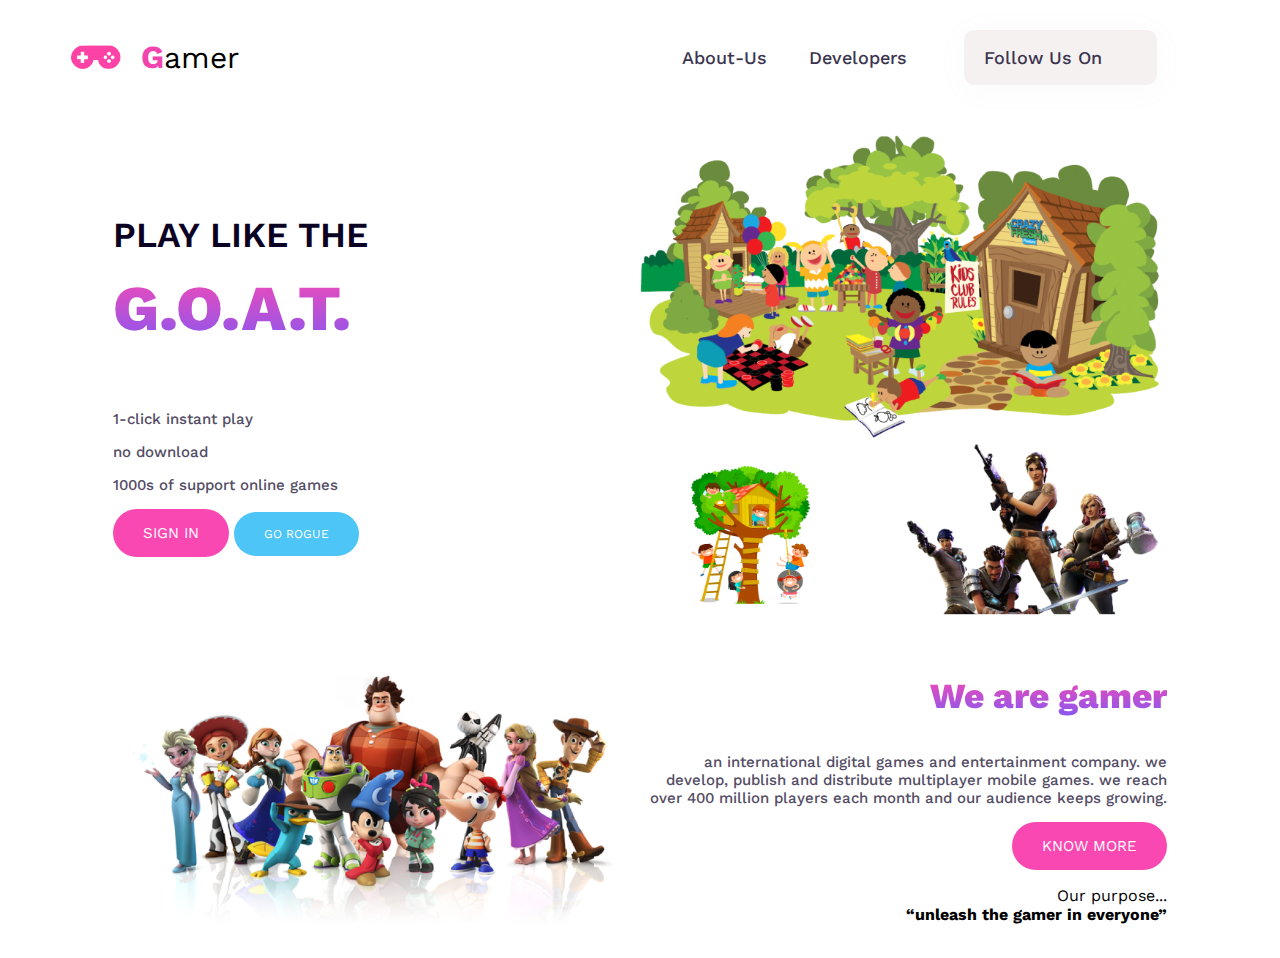
==== index.html @ d577f8a8 "added nav and bannere section with reponsive" ====
<!DOCTYPE html>
<html lang="en">
<head>
    <meta charset="UTF-8">
    <meta name="viewport" content="width=device-width, initial-scale=1.0">
    <title>Gamer Zone</title>
    <link rel="stylesheet" href="./styles/style.css">
    <link rel="stylesheet" href="https://cdnjs.cloudflare.com/ajax/libs/font-awesome/6.4.0/css/all.min.css" integrity="sha512-iecdLmaskl7CVkqkXNQ/ZH/XLlvWZOJyj7Yy7tcenmpD1ypASozpmT/E0iPtmFIB46ZmdtAc9eNBvH0H/ZpiBw==" crossorigin="anonymous" referrerpolicy="no-referrer" />
</head>
<body>
    <!-- starts header section -->
    <header>
        <!-- nav section starts here -->
        <nav>
            <nav class="nav-container">
                <div class="logo-container">
                    <img src="./images/Frame.png" alt="">
                    <p><span class="word-style">G</span>amer</p>
                </div>
                <div class="nav-items-container">
                    <a href="">About-Us</a>
                    <a href="">Developers</a>
                    <a class="nav-icon" href="">Follow Us On <i class="fa-brands fa-youtube"></i> <i class="fa-brands fa-tiktok"></i></a>
                </div>
            </nav>
           
        </nav>
         <!-- nav section ends here -->

         <!-- Banner section starts here -->
        <section class="banner-container">
            <div class="banner-text">
                <h3 class="banner-title">Play Like The</h3>
                <h3 class="style">G.O.A.T.</h3>
                <p class="banner-description">1-click instant play</p>
                <p class="banner-description">No Download</p>
                <p class="banner-description">1000s of support online games</p>

                <button class="btn-primary">SIGN IN</button>
                <button class="btn-secondary">GO ROGUE</button>
            </div>
            <div class="banner-img">
                <img src="./images/Group 18.png" alt="">
            </div>
         </section>
    </header>
    <main>
        <!-- About US section starts here -->
        <section class="about-container">
            <div class="about-text">
                <h3 class="about-style">We are gamer</h3>
                <p class="about-description">An international digital games and entertainment company. We develop, publish and distribute multiplayer mobile games. We reach over 400 million players each month and our audience keeps growing.</p>
                <button class="btn-primary">know more</button>
                <p>Our purpose... <br>
                <strong>“unleash the gamer in everyone”</strong></p>
            </div>
            <div class="about-img">
                <img src="./images/pngwing 4.png" alt="">
            </div>
         </section>
          <!-- About US section starts here -->
    </main>
    <footer>

    </footer>
</body>
</html>
---- styles/style.css ----
@import url('https://fonts.googleapis.com/css2?family=Work+Sans:wght@400;500;600;700;800&display=swap');

/* shared style */
*{
    box-sizing: border-box;
    font-family: 'Work Sans', sans-serif;
}
/* nav section starts here */
nav{
    background-color: #fff;
    /* box-shadow: 2px 1px 4px rgb(241, 233, 233); */

}
.nav-container{
    min-height: 50px;
    display: flex;
    align-items: center;
    max-width: 90%;
    margin: 0 auto;
}
.logo-container{
    display: flex;
    width: 50%;
    
}
.logo-container img{
    width: 50px;
    object-fit: contain;
    margin-right: 20px;
}
.logo-container p{
    font-size: 30px;
}
.word-style{
    color: #F144AE;
    font-size: 2rem;
    font-weight: 700;
}

.nav-items-container{
    width: 50%;
    display: flex;
    justify-content: space-evenly;
    align-items: center;
    
}
.nav-items-container a{
    color: #3C354F;
    font-family: Work Sans;
    font-size: 18px;
    font-weight: 500;
    text-decoration: none;
}
.nav-icon{
    background: #f6f1f1;
    border-radius: 10px;
    box-shadow: 0px 4px 30px 0px rgba(153, 148, 148, 0.05);
    padding: 17px 20px;
    margin-right: 10px;
    -webkit-border-radius: 10px;
    -moz-border-radius: 10px;
    -ms-border-radius: 10px;
    -o-border-radius: 10px;
}
.nav-icon ,.fa-youtube{
    color: red;
    margin-left: 15px;
}
.fa-brands{
    margin-right: 10px;
}

/* banner section starts here  */
.banner-container{
    margin:  0 auto;
    max-width: 85%;
    min-width: 50px;
    display: flex;
    justify-content: center;
    align-items: center;
    background-color: #fff;
    padding: 10px;
}
.banner-text{
    width: 50%;
}
.banner-img{
    width: 50%;
}
.banner-img img{
    width: 100%;
    object-fit: cover;
}
.banner-title{
    color: #0B0223;
    font-size: 2.2rem;
    font-weight: 600;
    text-transform: uppercase;
    margin-bottom: -50px;
}
.style{
    font-size: 4rem;
    font-weight: 800;
    text-transform: uppercase;
    background: linear-gradient(180deg, #F948B2 0%, #8758F1 100%);
    background-clip: text;
    -webkit-background-clip: text;
    -webkit-text-fill-color: transparent;
    
}
.banner-description{
    margin-top: 10px;
    color: #534C64;
    font-size: 15px;
    font-weight: 500;
    text-transform: lowercase;
}
.btn-primary{
    font-size: 12px;
    color: white;
    padding: 15px 30px;
    background-color: #F948B2;
    border: none;
    gap: 10px;
    border-radius: 40px;
    -webkit-border-radius: 40px;
    -moz-border-radius: 40px;
    -ms-border-radius: 40px;
    -o-border-radius: 40px;
}
.btn-secondary{
    font-size: 12px;
    color: white;
    padding: 15px 30px;
    background-color: #4EC5F7;
    border: none;
    border-radius: 40px;
    -webkit-border-radius: 40px;
    -moz-border-radius: 40px;
    -ms-border-radius: 40px;
    -o-border-radius: 40px;
}

/* About section */
.about-container{
    margin:  0 auto;
    max-width: 85%;
    min-width: 50px;
    display: flex;
    flex-direction: row-reverse;
    text-align: end;
    justify-content: center;
    align-items: center;
    background-color: #fff;
    padding: 10px;
}
.about-text{
    width: 50%;
}
.about-img{
    width: 50%;
}
.about-img img{
    width: 100%;
    object-fit: cover;
}

.about-style{
    font-size: 2.2rem;
    font-weight: 800;
    background: linear-gradient(180deg, #F948B2 0%, #8758F1 100%);
    background-clip: text;
    -webkit-background-clip: text;
    -webkit-text-fill-color: transparent;
    
}
.about-description{
    margin-top: 10px;
    color: #534C64;
    font-size: 15px;
    font-weight: 500;
    text-transform: lowercase;
}
.btn-primary{
    font-size: 15px;
    color: white;
    padding: 15px 30px;
    background-color: #F948B2;
    border: none;
    text-transform: uppercase;
    gap: 10px;
    border-radius: 40px;
    -webkit-border-radius: 40px;
    -moz-border-radius: 40px;
    -ms-border-radius: 40px;
    -o-border-radius: 40px;
}








@media screen and (min-width:576px) and (max-width:960px) {
    .nav-container,.nav-items-container{
        width: 100%;
        font-size: 10px;
        
    }
}

/* Responsive for mobile devices */

@media screen and (max-width:576px) {
    .nav-container,
    .nav-items-container
    {
        flex-direction: column;
    }
    
    .nav-items-container{
        width: 100%;
        margin-bottom: 10px;
       
    }
  
    .banner-container{
        flex-direction: column-reverse;
    }
  
    .banner-text,.banner-img
    {
        width: 100%;
    }
    .banner-text,.banner-title{
        font-size: 35px;
        text-align: center;
    }
    .about-container{
        flex-direction: column-reverse;
    }
    .about-text,.about-img{
        width: 100%;
        text-align: center;
    }
   
}
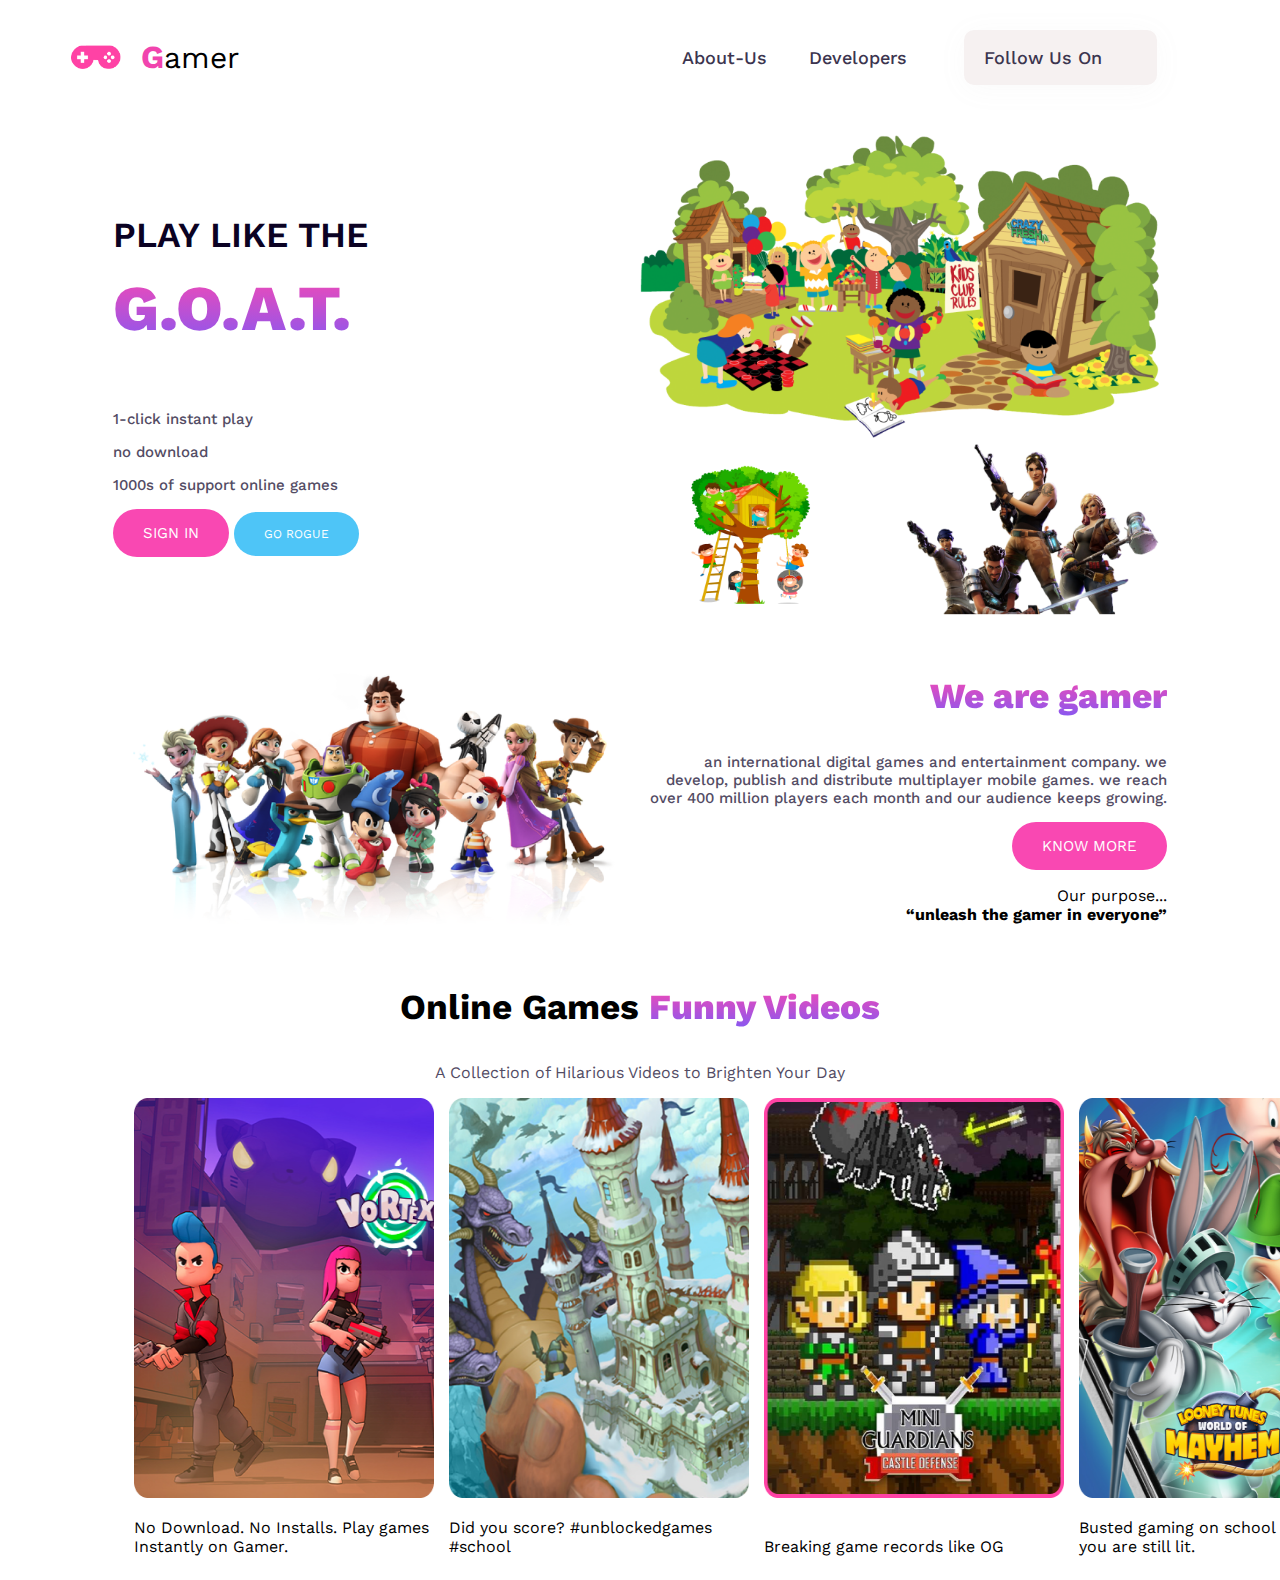
==== commit 4d66e6ae: "added gamer card section with reponsive" ====
--- a/index.html
+++ b/index.html
@@ -59,6 +59,30 @@
             </div>
          </section>
           <!-- About US section starts here -->
+          
+          <!-- Gamer Card section -->
+          <h3 class="card-title">Online Games <span class="about-style">Funny Videos</span></h3>
+          <p class="card-details">A Collection of Hilarious Videos to Brighten Your Day</p>
+          <section class="gamer-card">
+            <div class="card-container">
+                <div>
+                    <img src="./images/Rectangle 4.png" alt="">
+                    <p>No Download. No Installs. Play games Instantly on Gamer.</p>
+                </div>
+                <div>
+                    <img src="./images/Rectangle 5.png" alt="">
+                    <p>Did you score? #unblockedgames #school</p>
+                </div>
+                <div>
+                    <img class="img-3" src="./images/Rectangle 7.png" alt="">
+                    <p>Breaking game records like OG</p>
+                </div>
+                <div>
+                    <img src="./images/Rectangle 6.png" alt="">
+                    <p>Busted gaming on school laptop, but you are still lit.</p>
+                </div>
+            </div>
+          </section>
     </main>
     <footer>
 
--- a/styles/style.css
+++ b/styles/style.css
@@ -195,11 +195,35 @@
     -ms-border-radius: 40px;
     -o-border-radius: 40px;
 }
-
-
-
-
-
+.card-title{
+    font-size: 2.2rem;
+    text-align: center;
+}
+.card-details{
+    text-align: center;
+    color: #534C64;
+    font-weight: 400;
+}
+.gamer-card{
+    max-width: 80%;
+    margin: 0 auto;
+}
+.card-container{
+    display: flex;
+    justify-content: space-between;
+    align-items: center;
+    gap: 15px;
+    
+}
+.card-container img{
+  width: 300px;
+  height: 400px;
+ 
+
+}
+.img-3{
+    margin-bottom: 19px;
+}
 
 
 
@@ -209,13 +233,19 @@
         font-size: 10px;
         
     }
+    .card-container{
+        display: grid;
+        flex-wrap: wrap;
+        grid-template-columns: repeat(2,1fr);
+    }
 }
 
 /* Responsive for mobile devices */
 
 @media screen and (max-width:576px) {
     .nav-container,
-    .nav-items-container
+    .nav-items-container,
+    .card-container
     {
         flex-direction: column;
     }
@@ -245,6 +275,9 @@
         width: 100%;
         text-align: center;
     }
+    .card-container{
+        width: 100%;
+    }
    
 }
 
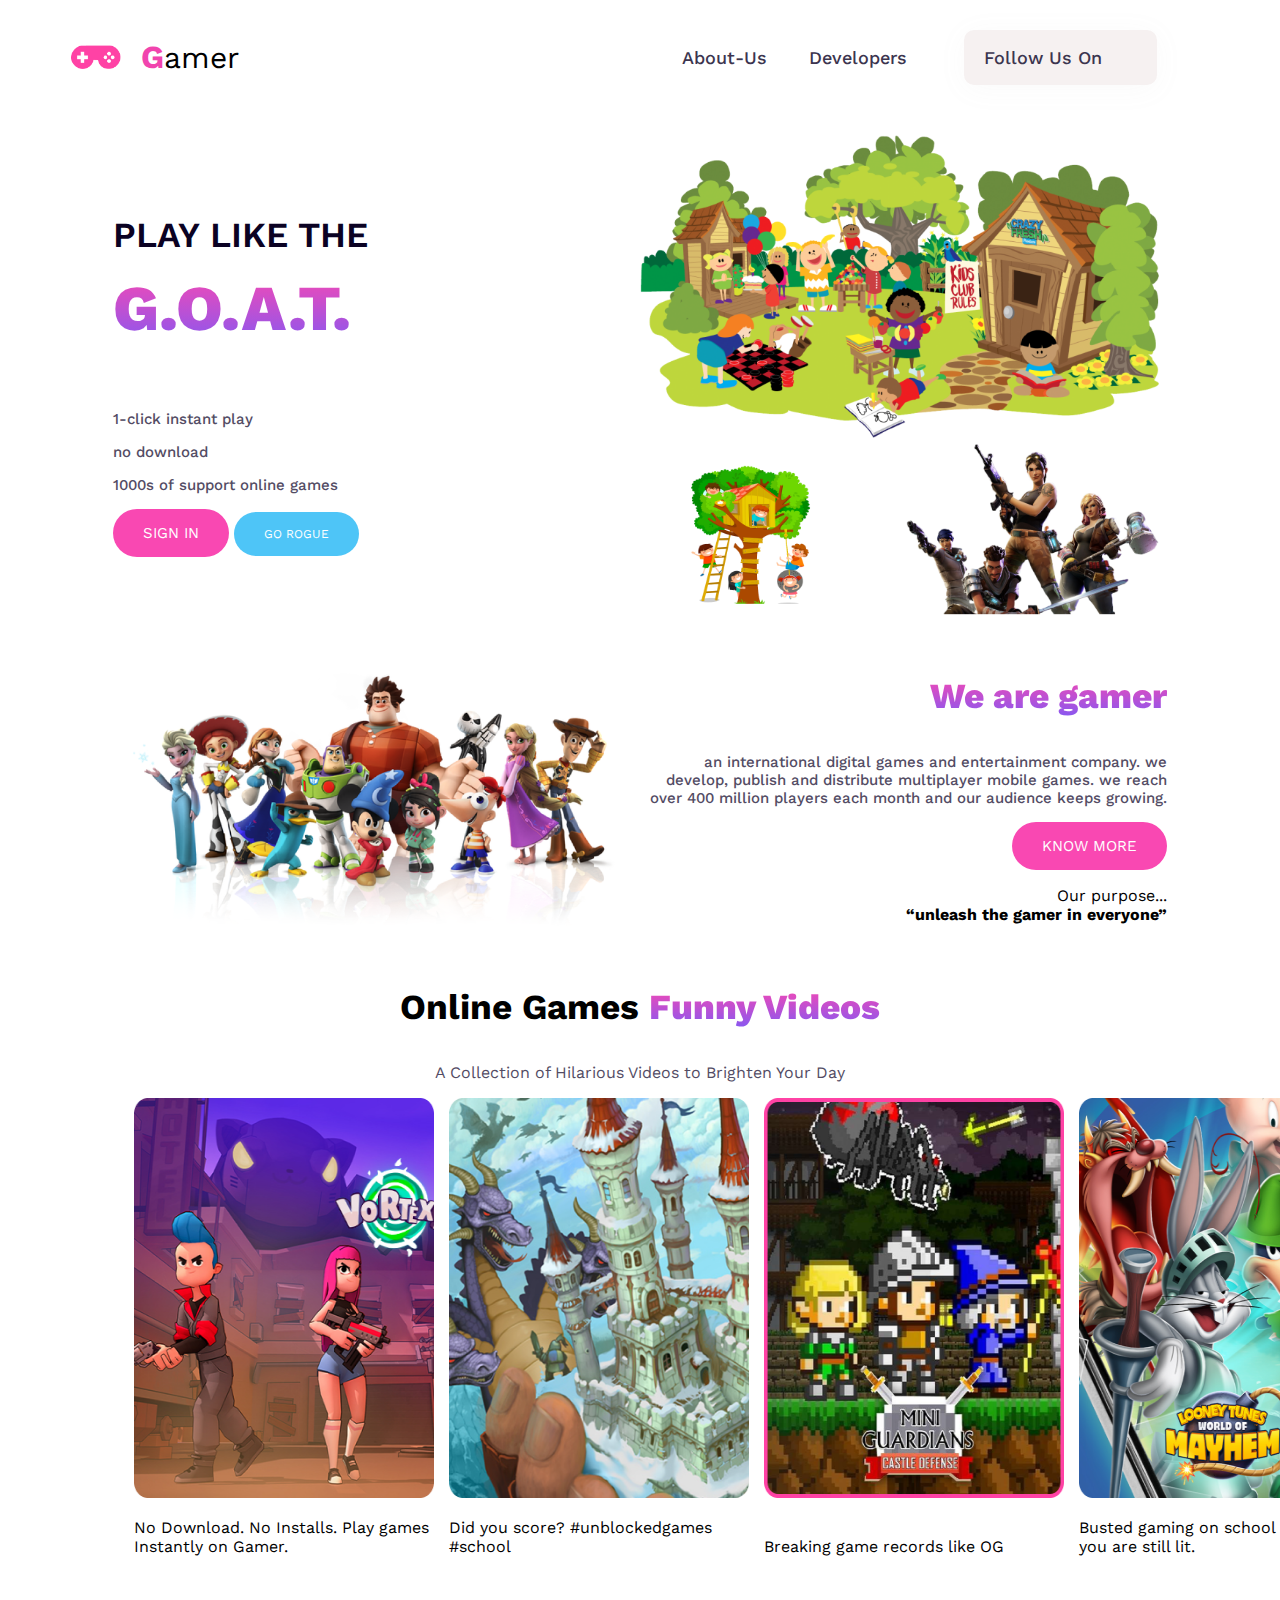
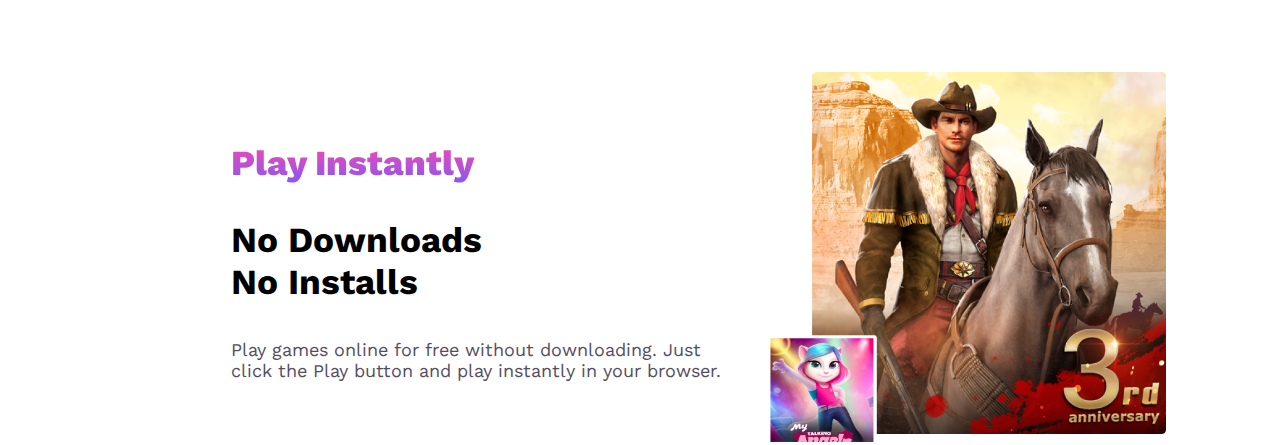
==== commit 98f35211: "added play button section with reponsiveness" ====
--- a/index.html
+++ b/index.html
@@ -48,7 +48,7 @@
         <!-- About US section starts here -->
         <section class="about-container">
             <div class="about-text">
-                <h3 class="about-style">We are gamer</h3>
+                <h3 class="common-style">We are gamer</h3>
                 <p class="about-description">An international digital games and entertainment company. We develop, publish and distribute multiplayer mobile games. We reach over 400 million players each month and our audience keeps growing.</p>
                 <button class="btn-primary">know more</button>
                 <p>Our purpose... <br>
@@ -61,7 +61,7 @@
           <!-- About US section starts here -->
           
           <!-- Gamer Card section -->
-          <h3 class="card-title">Online Games <span class="about-style">Funny Videos</span></h3>
+          <h3 class="card-title">Online Games <span class="common-style">Funny Videos</span></h3>
           <p class="card-details">A Collection of Hilarious Videos to Brighten Your Day</p>
           <section class="gamer-card">
             <div class="card-container">
@@ -83,6 +83,26 @@
                 </div>
             </div>
           </section>
+
+          <!-- Gamer card section ends -->
+
+          <!-- Gamer play button -->
+          <section class="play-btn">
+                <div class="play-btn-text">
+                    <h3 class="common-style">Play Instantly</h3>
+                    <h3 class="title">No Downloads <br>No Installs</h3>
+                    <p class="play-btn-description">Play games online for free without downloading. Just click the Play button and play instantly in your browser.</p>
+                </div>
+                <div class="play-btn-img">
+                    <div>
+                        <img src="./images/Rectangle 55.png" alt="">
+                    </div>
+                    <div class="Rectangle">
+                        <img  src="./images/Rectangle 66.png" alt="">
+                    </div>
+                    
+                </div>
+          </section>
     </main>
     <footer>
 
--- a/styles/style.css
+++ b/styles/style.css
@@ -165,7 +165,7 @@
     object-fit: cover;
 }
 
-.about-style{
+.common-style{
     font-size: 2.2rem;
     font-weight: 800;
     background: linear-gradient(180deg, #F948B2 0%, #8758F1 100%);
@@ -225,8 +225,48 @@
     margin-bottom: 19px;
 }
 
-
-
+.play-btn{
+    max-width: 80%;
+    margin: 0 auto;
+    min-height: 200px;
+    display: flex;
+    justify-content: center;
+    align-items: center;
+    margin-top: 100px;
+    margin-right: 30px;
+}
+.play-btn-text{
+    width: 50%;
+}
+.play-btn-img{
+    width: 50%;
+    position: relative;
+}
+.play-btn-img img{
+    width: 70%;
+    height: 100%;
+    display: block;
+    margin: 0 auto;
+}
+.Rectangle img{
+     width: 110px;
+     height: 110px;
+     display: flex;
+     justify-content: center;
+     align-items: center;
+     position: absolute;
+     bottom: -3%;
+     left: 6%;
+}
+.title{
+    font-size: 2.2rem;
+    font-weight: 700;
+  
+}
+.play-btn-description{
+    color: #534C64;
+    font-size: 18px;
+}
 @media screen and (min-width:576px) and (max-width:960px) {
     .nav-container,.nav-items-container{
         width: 100%;
@@ -246,6 +286,7 @@
     .nav-container,
     .nav-items-container,
     .card-container
+   
     {
         flex-direction: column;
     }
@@ -278,6 +319,12 @@
     .card-container{
         width: 100%;
     }
-   
-}
-
+    .play-btn{
+        flex-direction: column-reverse;
+    }
+   .play-btn-img,.play-btn-text{
+    width: 100%;
+    text-align: center;
+   }
+}
+
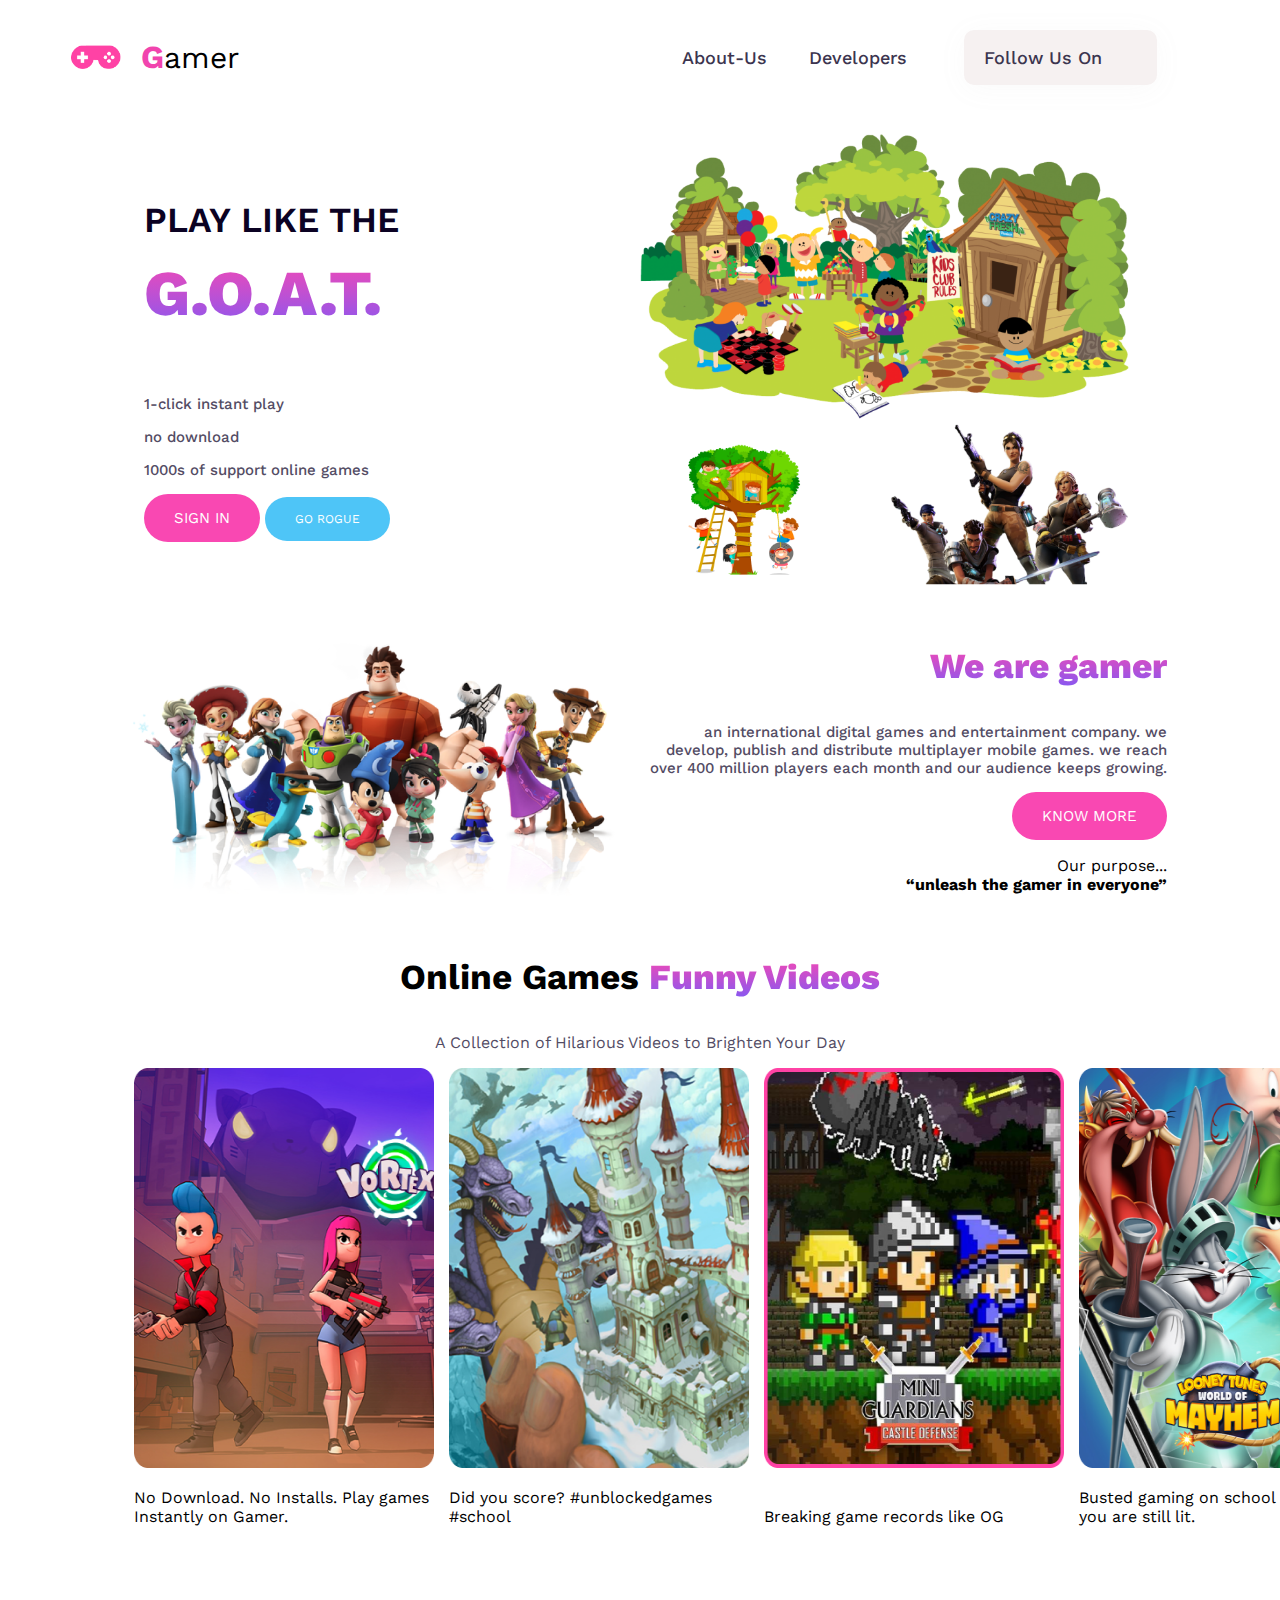
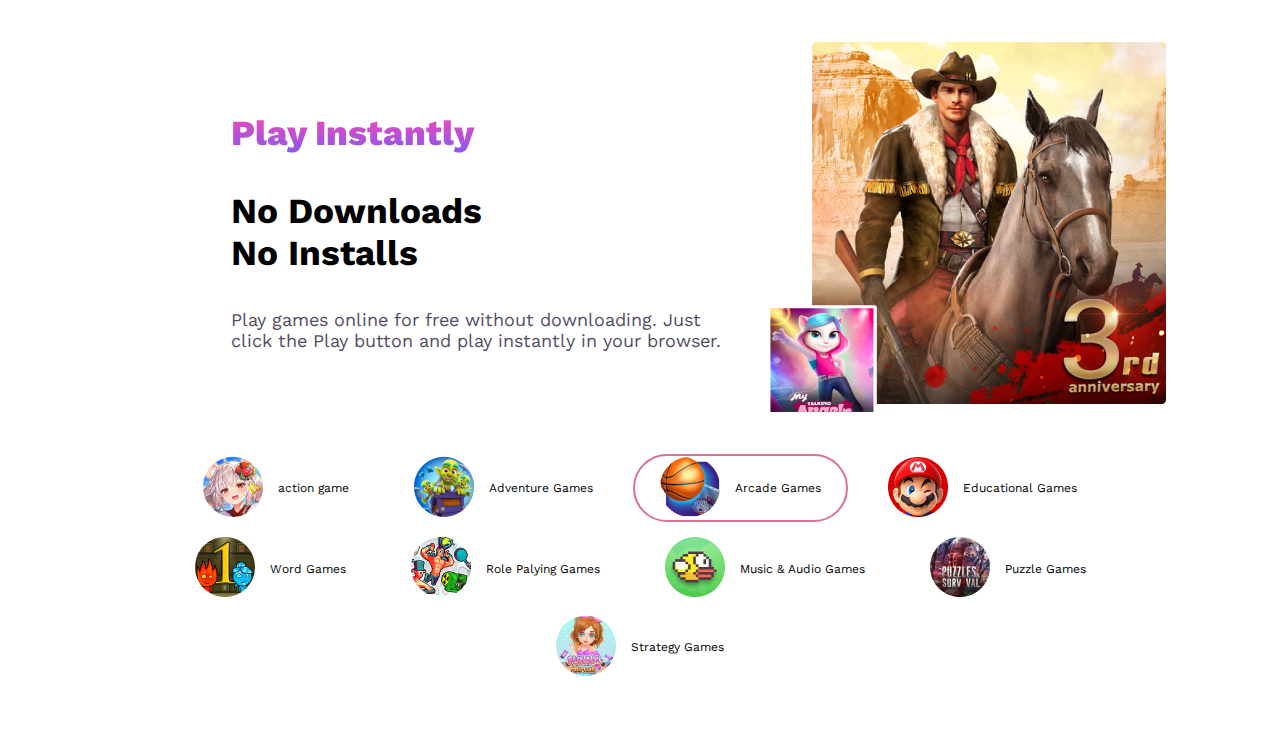
==== commit 81626555: "game type section added with responsive" ====
--- a/index.html
+++ b/index.html
@@ -103,6 +103,49 @@
                     
                 </div>
           </section>
+
+          <!-- Games types section -->
+          <section class="games-type">
+                <button class="btn">
+                    <div><img src="./images/Rectangle 11.png" alt=""></div>
+                    <div> <p>action game</p></div>
+                </button>
+                <button class="btn">
+                    <div><img src="./images/Rectangle 12.png" alt=""></div>
+                    <div> <p>Adventure Games</p></div>
+                </button>
+                <button class="btn active">
+                    <div><img src="./images/Rectangle 13.png" alt=""></div>
+                    <div> <p>Arcade Games</p></div>
+                </button>
+                <button class="btn">
+                    <div><img src="./images/Rectangle 14.png" alt=""></div>
+                    <div> <p>Educational Games</p></div>
+                </button>
+                <button class="btn">
+                    <div><img src="./images/Rectangle 15.png" alt=""></div>
+                    <div> <p>Word Games</p></div>
+                </button>
+                <button class="btn">
+                    <div><img src="./images/Rectangle 16.png" alt=""></div>
+                    <div> <p>Role Palying Games</p></div>
+                </button>
+                <button class="btn">
+                    <div><img src="./images/Rectangle 17.png" alt=""></div>
+                    <div> <p>Music & Audio Games</p></div>
+                </button>
+                <button class="btn">
+                    <div><img src="./images/Rectangle 18.png" alt=""></div>
+                    <div> <p>Puzzle Games</p></div>
+                </button>
+                <button class="btn">
+                    <div><img src="./images/Rectangle 19.png" alt=""></div>
+                    <div> <p>Strategy Games</p></div>
+                </button>
+             
+              
+          </section>
+          
     </main>
     <footer>
 
--- a/styles/style.css
+++ b/styles/style.css
@@ -73,7 +73,7 @@
 /* banner section starts here  */
 .banner-container{
     margin:  0 auto;
-    max-width: 85%;
+    max-width: 80%;
     min-width: 50px;
     display: flex;
     justify-content: center;
@@ -224,7 +224,7 @@
 .img-3{
     margin-bottom: 19px;
 }
-
+/* play btn section starts here */
 .play-btn{
     max-width: 80%;
     margin: 0 auto;
@@ -267,6 +267,54 @@
     color: #534C64;
     font-size: 18px;
 }
+
+
+/* Games type section */
+.games-type{
+    max-width: 80%;
+    margin:  50px auto;
+    display: flex;
+    justify-content: center;
+    align-items: center;
+    flex-wrap: wrap;
+    gap: 15px;
+}
+
+.btn{
+    border: none;
+    font-size: 12px;
+    display: flex;
+    justify-content: center;
+    align-items: center;
+    gap: 15px;
+    background-color: #fff;
+    padding: 0px 25px;
+    border-radius: 80px;
+    -webkit-border-radius: 80px;
+    -moz-border-radius: 80px;
+    -ms-border-radius: 80px;
+    -o-border-radius: 80px;
+}
+.btn:hover{
+    border: 2px solid blue;
+    background-color: #f43edb;
+    color: #fff;
+    font-size: 15px;
+}
+
+.active{
+    border: 2px solid palevioletred;
+}
+
+
+
+
+
+
+
+
+
+/* Responsive for tablet or medium devices  */
 @media screen and (min-width:576px) and (max-width:960px) {
     .nav-container,.nav-items-container{
         width: 100%;
@@ -326,5 +374,16 @@
     width: 100%;
     text-align: center;
    }
-}
-
+   
+   .games-type,.btn{
+    display: grid;
+    flex-wrap: wrap;
+    grid-template-columns: repeat(3 ,1fr);
+    width: 100%;
+    gap: 2px;
+    font-size: 10px;
+    padding: 0 10px;
+    
+   }
+}
+
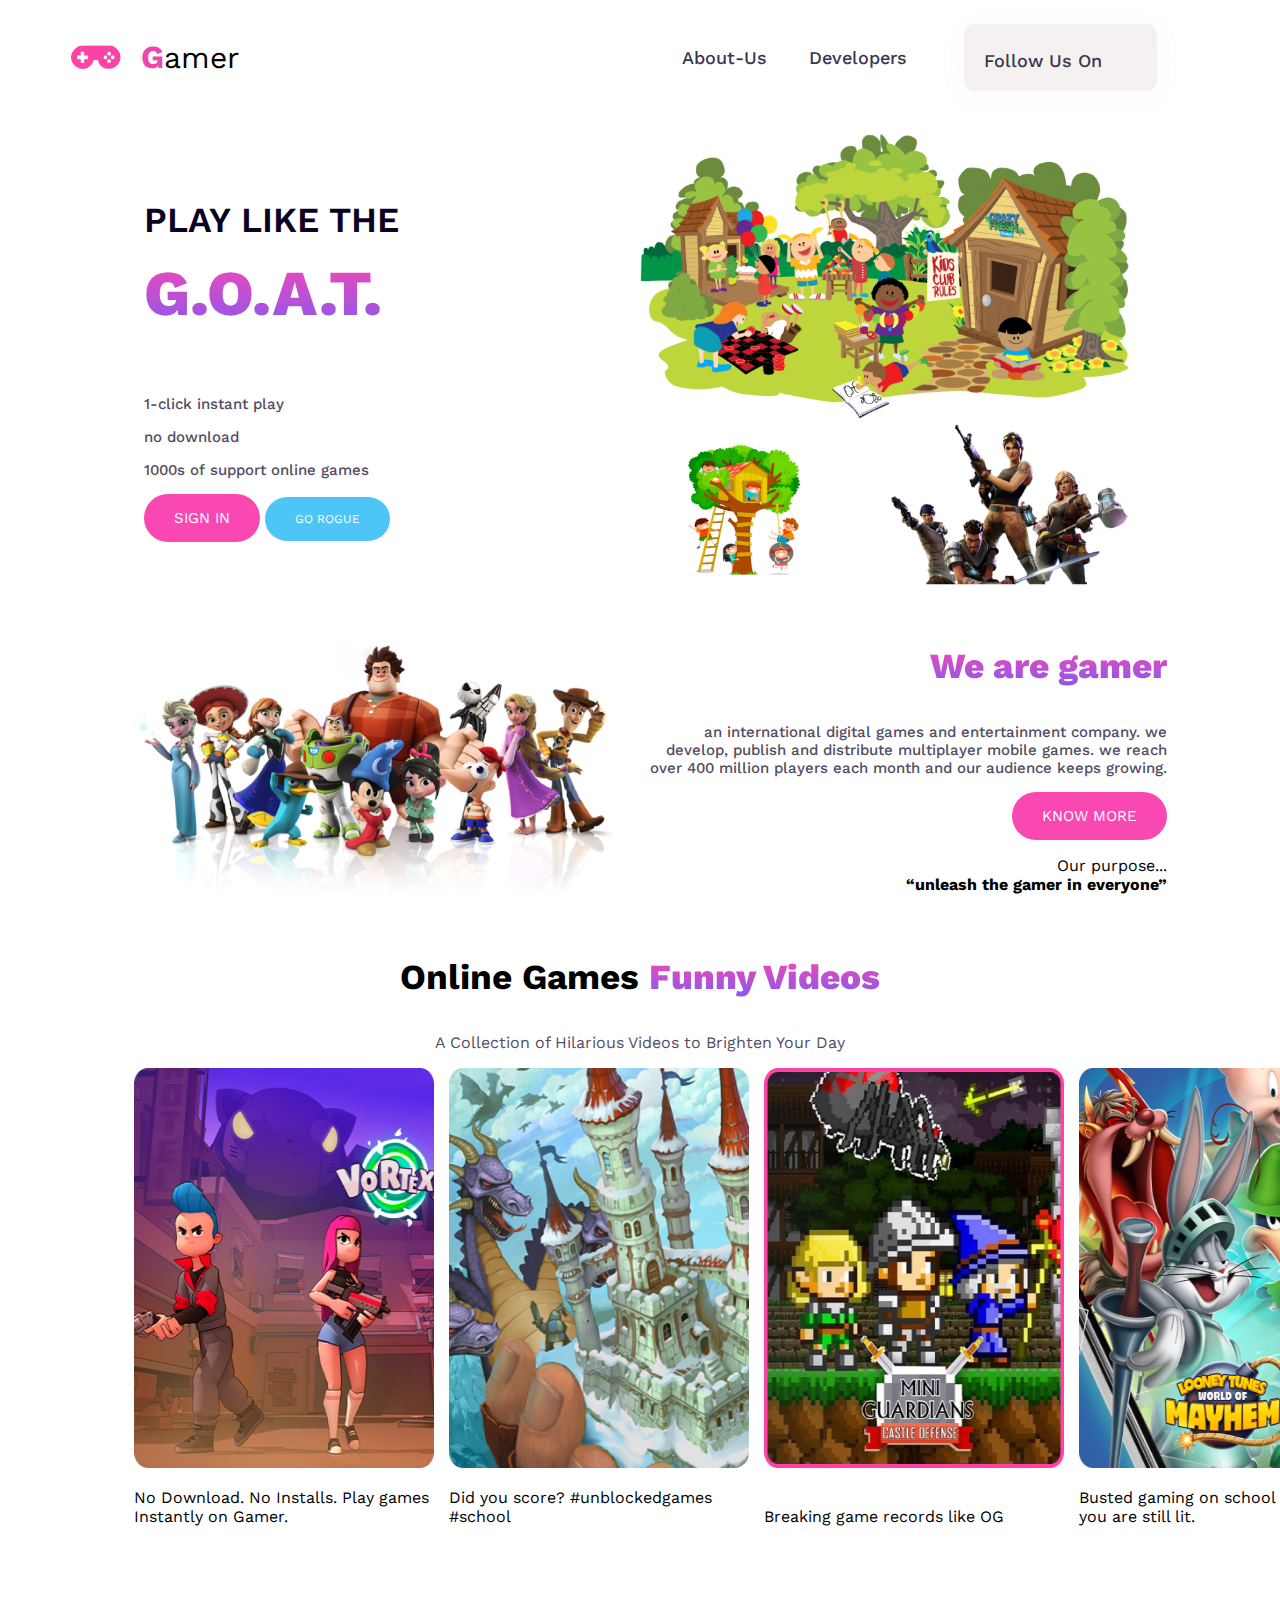
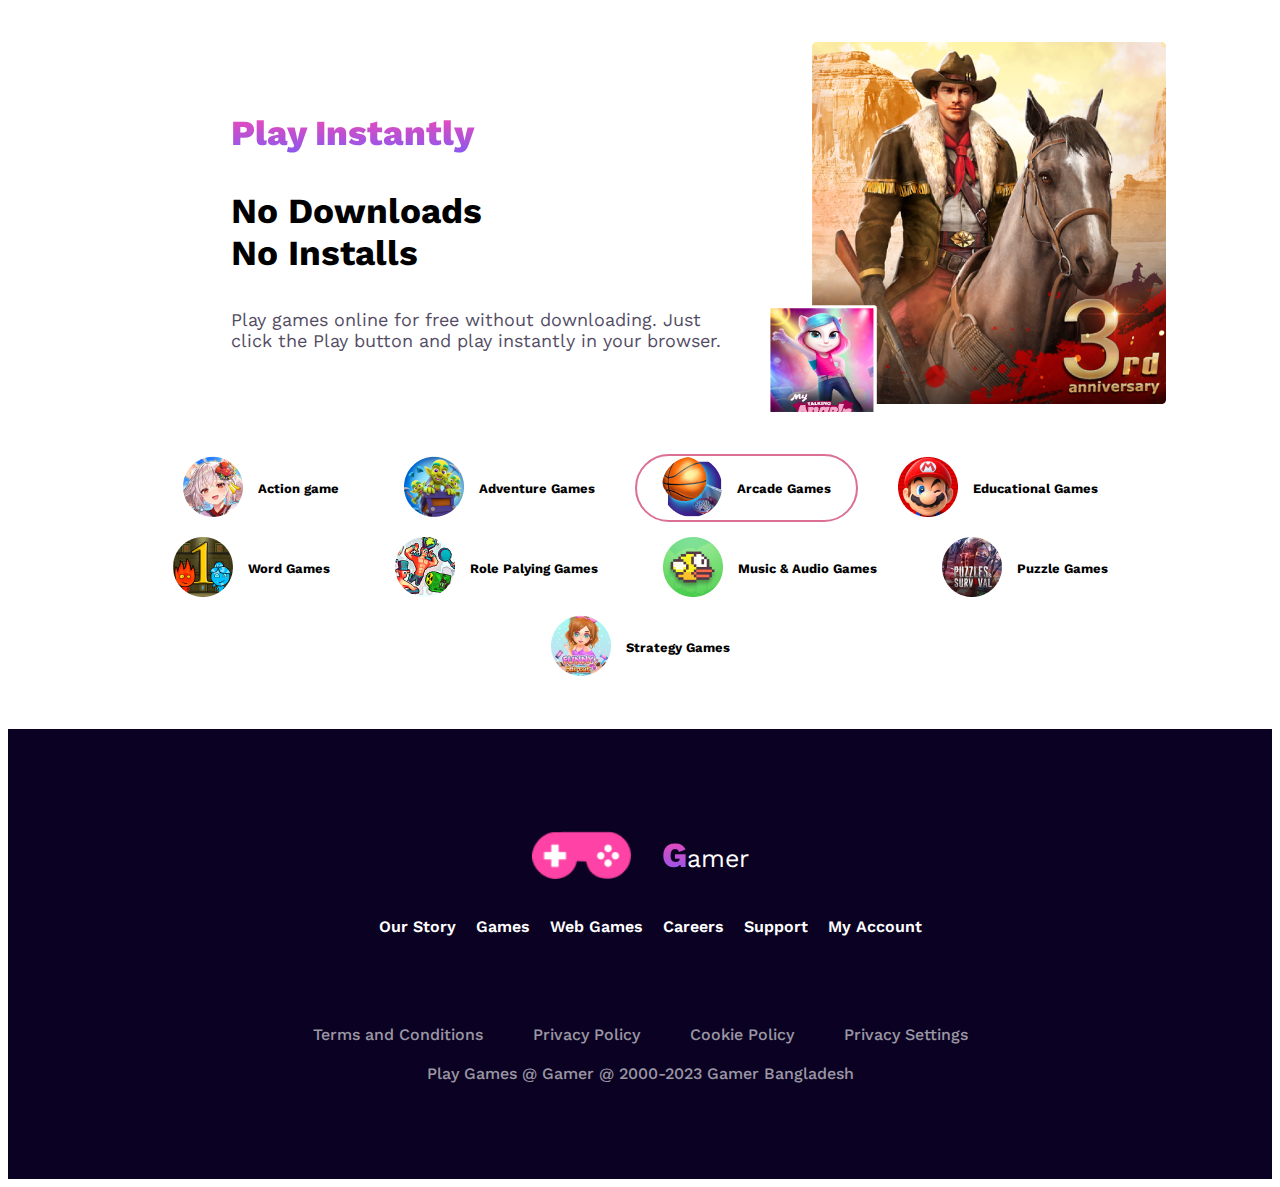
==== commit 038bd4de: "added footer section with" ====
--- a/index.html
+++ b/index.html
@@ -20,7 +20,7 @@
                 <div class="nav-items-container">
                     <a href="">About-Us</a>
                     <a href="">Developers</a>
-                    <a class="nav-icon" href="">Follow Us On <i class="fa-brands fa-youtube"></i> <i class="fa-brands fa-tiktok"></i></a>
+                    <a class="nav-icon" href="">Follow Us On <i class="fa-brands fa-youtube youtube"></i> <i class="fa-brands fa-tiktok tiktok"></i></a>
                 </div>
             </nav>
            
@@ -108,7 +108,7 @@
           <section class="games-type">
                 <button class="btn">
                     <div><img src="./images/Rectangle 11.png" alt=""></div>
-                    <div> <p>action game</p></div>
+                    <div> <p>Action game</p></div>
                 </button>
                 <button class="btn">
                     <div><img src="./images/Rectangle 12.png" alt=""></div>
@@ -142,13 +142,47 @@
                     <div><img src="./images/Rectangle 19.png" alt=""></div>
                     <div> <p>Strategy Games</p></div>
                 </button>
-             
-              
           </section>
-          
+           <!-- Games types section ends -->
     </main>
+    <!-- main section ends here -->
+
+    <!-- footer section starts here -->
     <footer>
-
+        <section class="footer">
+            <div class="footer-container">
+                <div class="footer-logo">
+                        <img src="./images/Frame.png" alt="">
+                        <p><span class="common-style">G</span>amer</p> 
+                </div>
+                <div class="footer-title">
+                    <ul>
+                        <li>Our Story</li>
+                        <li>Games</li>
+                        <li>Web Games</li>
+                        <li>Careers</li>
+                        <li>Support</li>
+                        <li>My Account</li>
+                    </ul>
+                </div>
+                <div class="footer-icons">
+                    <i class="fa-brands fa-twitter"></i>
+                    <i class="fa-brands fa-facebook"></i>
+                    <i class="fa-brands fa-youtube"></i>
+                    <i class="fa-brands fa-linkedin"></i>
+                    <i class="fa-brands fa-instagram"></i>
+                    <i class="fa-brands fa-apple"></i>
+                </div>
+                <div id="Footer-description">
+                    <li>Terms and Conditions</li>
+                    <li>Privacy Policy</li>
+                    <li>Cookie Policy</li>
+                    <li>Privacy Settings</li>
+                </div>
+                <p id="last-footer">Play Games @ Gamer @ 2000-2023 Gamer Bangladesh</p>
+            </div>
+        </section>
     </footer>
+    <!-- footer section ends here -->
 </body>
 </html>--- a/styles/style.css
+++ b/styles/style.css
@@ -62,7 +62,7 @@
     -ms-border-radius: 10px;
     -o-border-radius: 10px;
 }
-.nav-icon ,.fa-youtube{
+.nav-icon ,.youtube{
     color: red;
     margin-left: 15px;
 }
@@ -282,11 +282,12 @@
 
 .btn{
     border: none;
-    font-size: 12px;
+    font-size: 13px;
     display: flex;
     justify-content: center;
     align-items: center;
     gap: 15px;
+    font-weight: 700;
     background-color: #fff;
     padding: 0px 25px;
     border-radius: 80px;
@@ -299,19 +300,92 @@
     border: 2px solid blue;
     background-color: #f43edb;
     color: #fff;
-    font-size: 15px;
+    font-size: 14px;
 }
 
 .active{
     border: 2px solid palevioletred;
 }
-
-
-
-
-
-
-
+.footer-container{
+    max-width: 100%;
+    margin: 0 auto;
+    height: 450px;
+    background: #0B0223;
+    text-align: center;
+    align-items: center;
+    flex-direction: column;
+}
+
+.footer-container,.footer-logo{
+    display: flex;
+    justify-content: center;
+    align-items: center;
+    color: white;
+    
+}
+.footer-logo img{
+    width: 100px;
+    object-fit: contain;
+    margin-right: 30px;
+    
+}
+.footer-logo>p{
+    font-size: 25px;
+}
+.footer-title>ul{
+    display: flex;
+    justify-content: space-between;
+    align-items: center;
+    color: #fff;
+    gap: 20px;
+    margin-left: -20px;
+    font-weight: 600;
+   
+}
+.footer-title li{
+    list-style: none;
+}
+.footer-icons{
+    margin-top: 10px;
+}
+.fa-brands{
+    font-size: 28px;
+}
+.fa-twitter{
+    color: #1DA1F2;
+    
+}
+.fa-facebook{
+    color: #4267B2;
+}
+.fa-youtube{
+    color: #FF0000;
+}
+.fa-linkedin{
+    color:  #0077b5;
+}
+.fa-instagram{
+    color: #C13584;
+}
+
+#Footer-description{
+    color: rgba(255, 255, 255, 0.60);
+    display: flex;
+    list-style: none;
+    margin-top: 30px;
+    justify-content: center;
+    align-items: center;
+    gap: 50px;
+    font-weight: 500;
+}
+#last-footer{
+    color: rgba(255, 255, 255, 0.60);
+    text-align: center;
+    font-family: Work Sans;
+    font-size: 16px;
+    font-weight: 500;
+    margin-top: 20px;
+}
 
 
 /* Responsive for tablet or medium devices  */
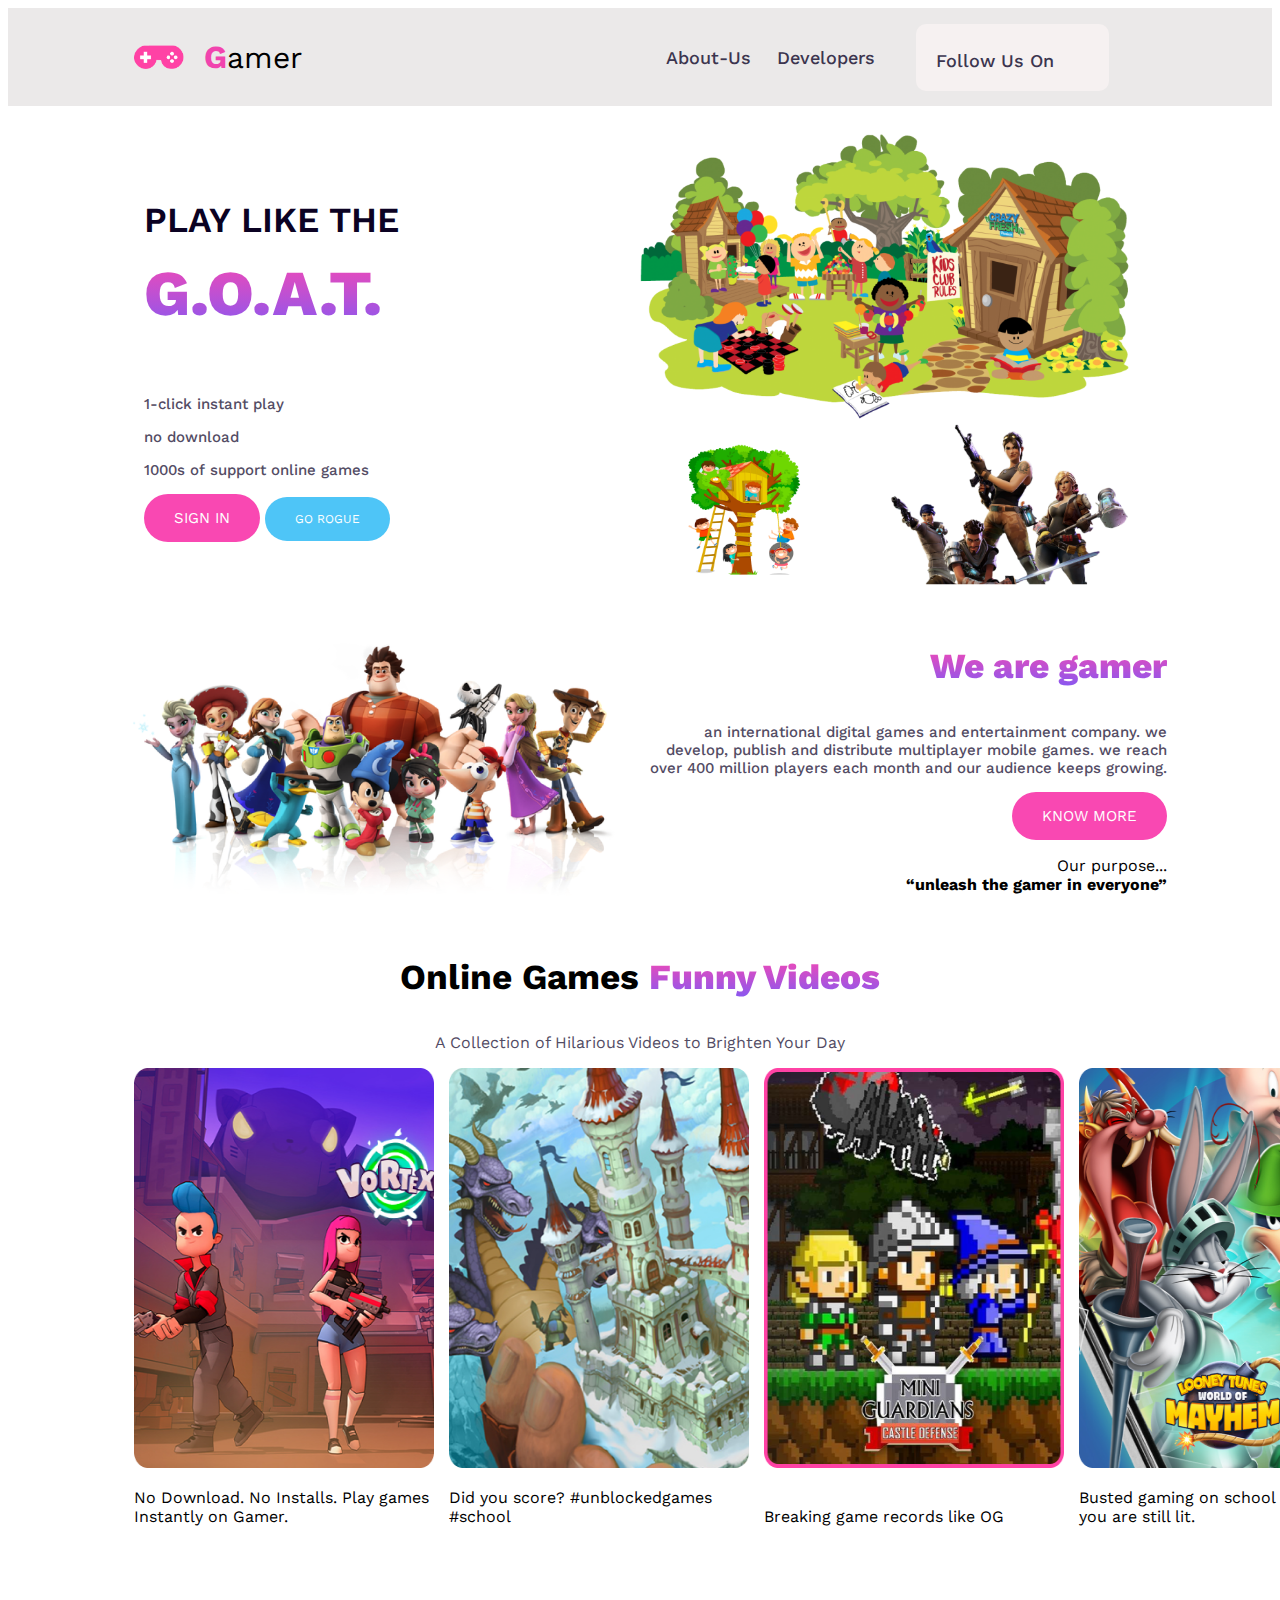
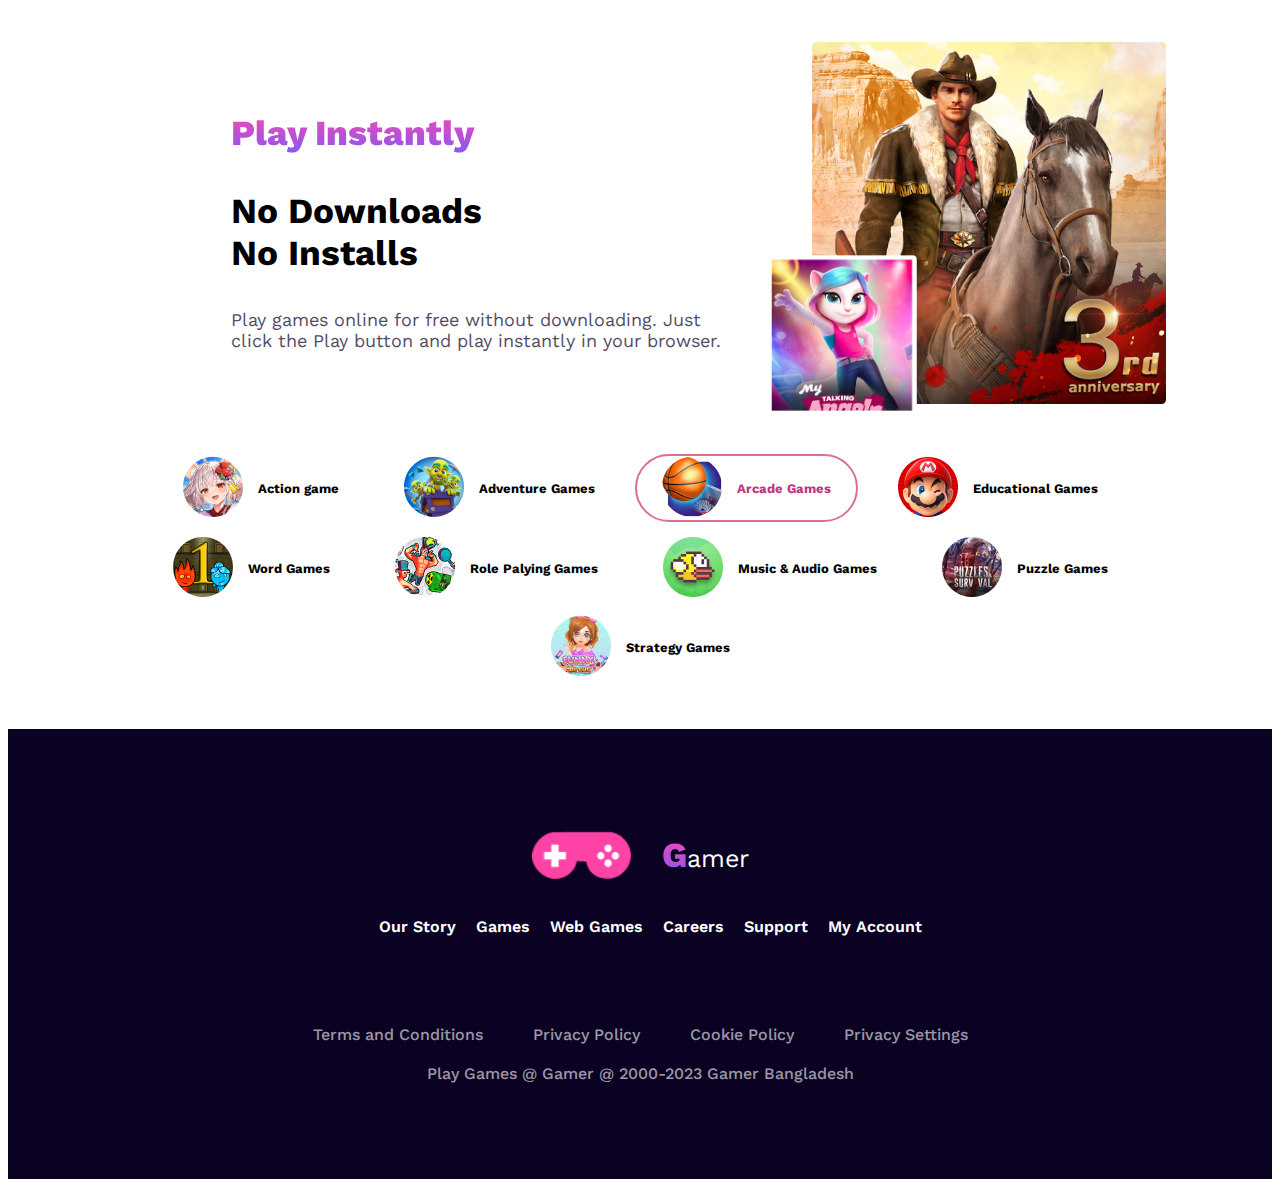
==== commit dfdf8458: "update some section" ====
--- a/index.html
+++ b/index.html
@@ -4,6 +4,7 @@
     <meta charset="UTF-8">
     <meta name="viewport" content="width=device-width, initial-scale=1.0">
     <title>Gamer Zone</title>
+    <link rel="shortcut icon" href="./icons/Frame.png" type="image/x-icon">
     <link rel="stylesheet" href="./styles/style.css">
     <link rel="stylesheet" href="https://cdnjs.cloudflare.com/ajax/libs/font-awesome/6.4.0/css/all.min.css" integrity="sha512-iecdLmaskl7CVkqkXNQ/ZH/XLlvWZOJyj7Yy7tcenmpD1ypASozpmT/E0iPtmFIB46ZmdtAc9eNBvH0H/ZpiBw==" crossorigin="anonymous" referrerpolicy="no-referrer" />
 </head>
--- a/styles/style.css
+++ b/styles/style.css
@@ -7,15 +7,15 @@
 }
 /* nav section starts here */
 nav{
-    background-color: #fff;
-    /* box-shadow: 2px 1px 4px rgb(241, 233, 233); */
+    background-color: #ebe9e9;
+   
 
 }
 .nav-container{
     min-height: 50px;
     display: flex;
     align-items: center;
-    max-width: 90%;
+    max-width: 80%;
     margin: 0 auto;
 }
 .logo-container{
@@ -54,7 +54,7 @@
 .nav-icon{
     background: #f6f1f1;
     border-radius: 10px;
-    box-shadow: 0px 4px 30px 0px rgba(153, 148, 148, 0.05);
+    /* box-shadow: 0px 4px 30px 0px rgba(153, 148, 148, 0.05); */
     padding: 17px 20px;
     margin-right: 10px;
     -webkit-border-radius: 10px;
@@ -249,8 +249,8 @@
     margin: 0 auto;
 }
 .Rectangle img{
-     width: 110px;
-     height: 110px;
+     width: 150px;
+     height: 160px;
      display: flex;
      justify-content: center;
      align-items: center;
@@ -305,6 +305,7 @@
 
 .active{
     border: 2px solid palevioletred;
+    color: #C13584;
 }
 .footer-container{
     max-width: 100%;
@@ -393,6 +394,11 @@
     .nav-container,.nav-items-container{
         width: 100%;
         font-size: 10px;
+        
+    }
+    .nav-items-container a{
+        width: 100%;
+        font-size: 15px;
         
     }
     .card-container{
@@ -418,7 +424,9 @@
         margin-bottom: 10px;
        
     }
-  
+    .nav-items-container a{
+        margin-top: 20px;
+    }
     .banner-container{
         flex-direction: column-reverse;
     }
@@ -459,5 +467,27 @@
     padding: 0 10px;
     
    }
-}
-
+   .footer-title>ul{
+    width: 100%;
+    display: grid;
+    flex-wrap: wrap;
+    grid-template-columns: repeat(3,1fr);
+    text-align: center;
+   }
+   .footer-icons{
+    width: 100%;
+    display: grid;
+    flex-wrap: wrap;
+    grid-template-columns: repeat(3,1fr);
+    gap: 30px;
+   }
+   #Footer-description{
+    width: 100%;
+    display: grid;
+    flex-wrap: wrap;
+    grid-template-columns: repeat(2,1fr);
+    gap: 20px;
+    margin-top: 20px;
+   }
+}
+
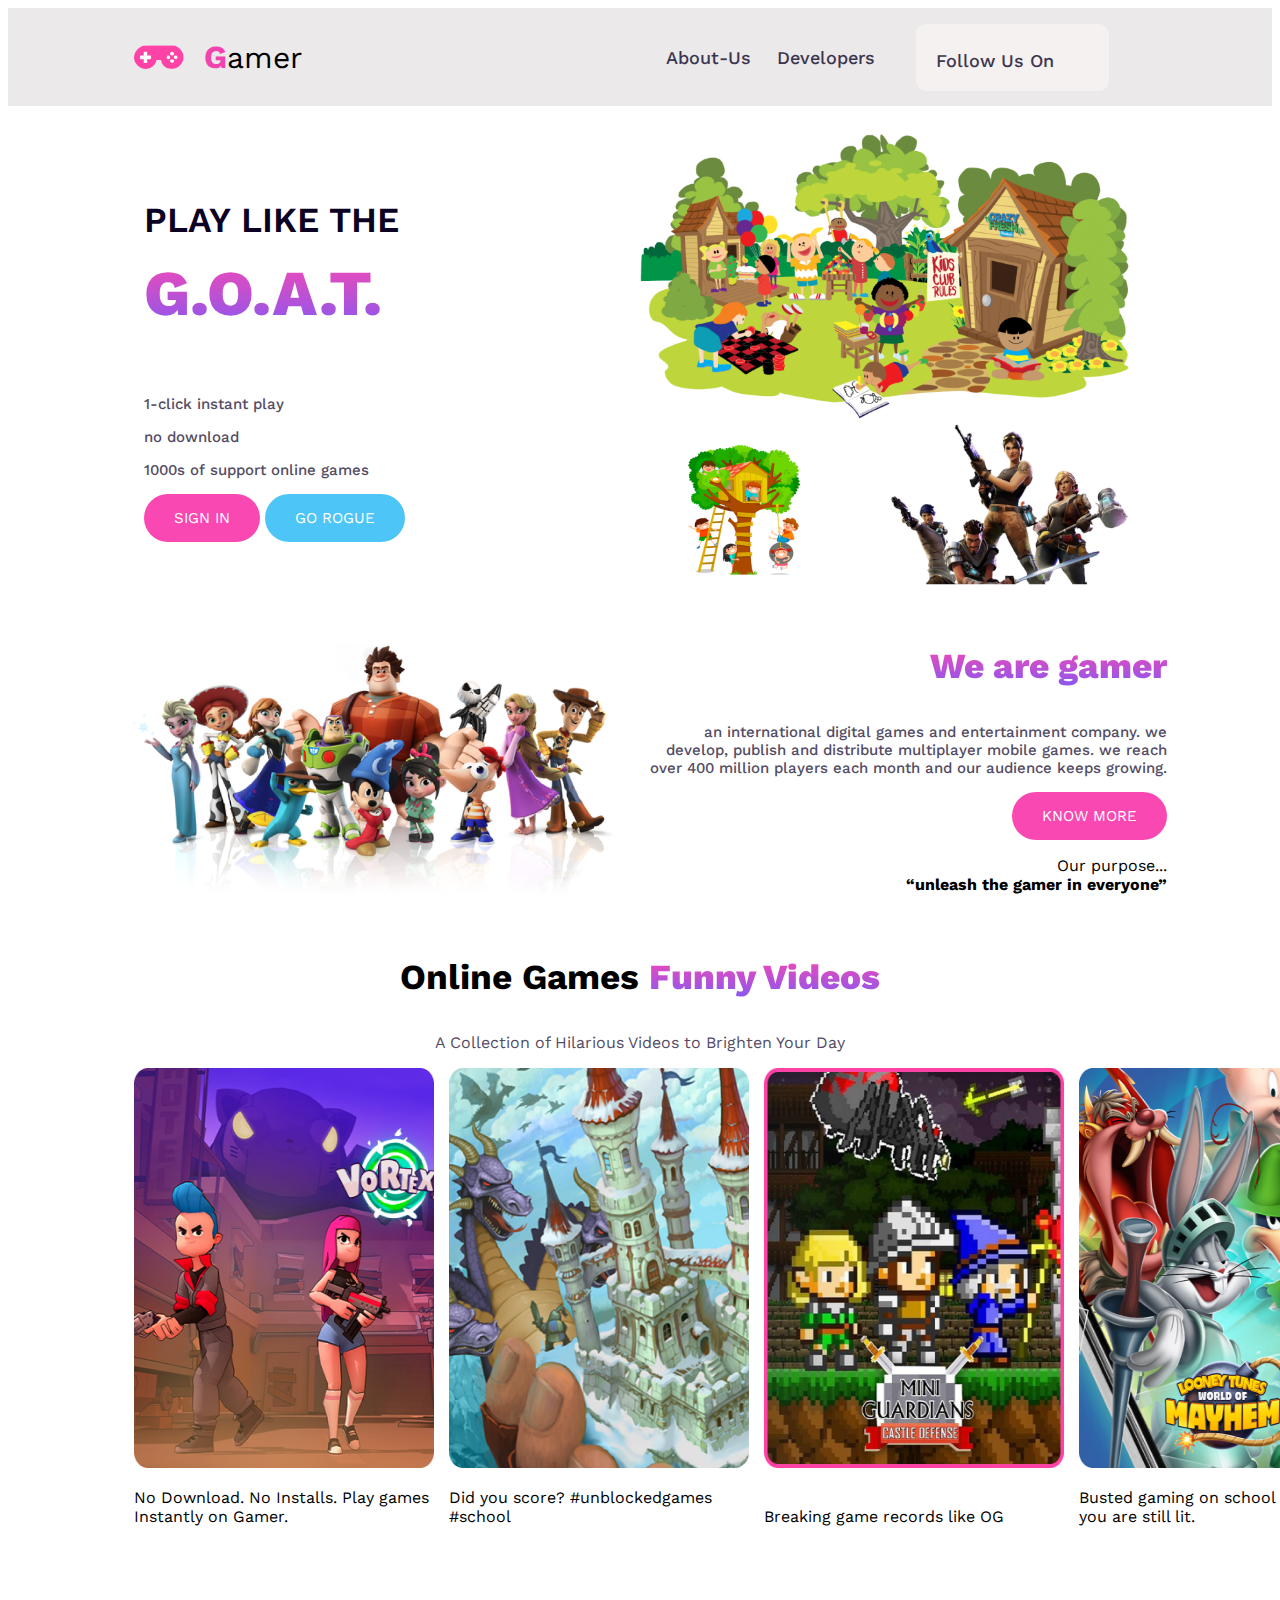
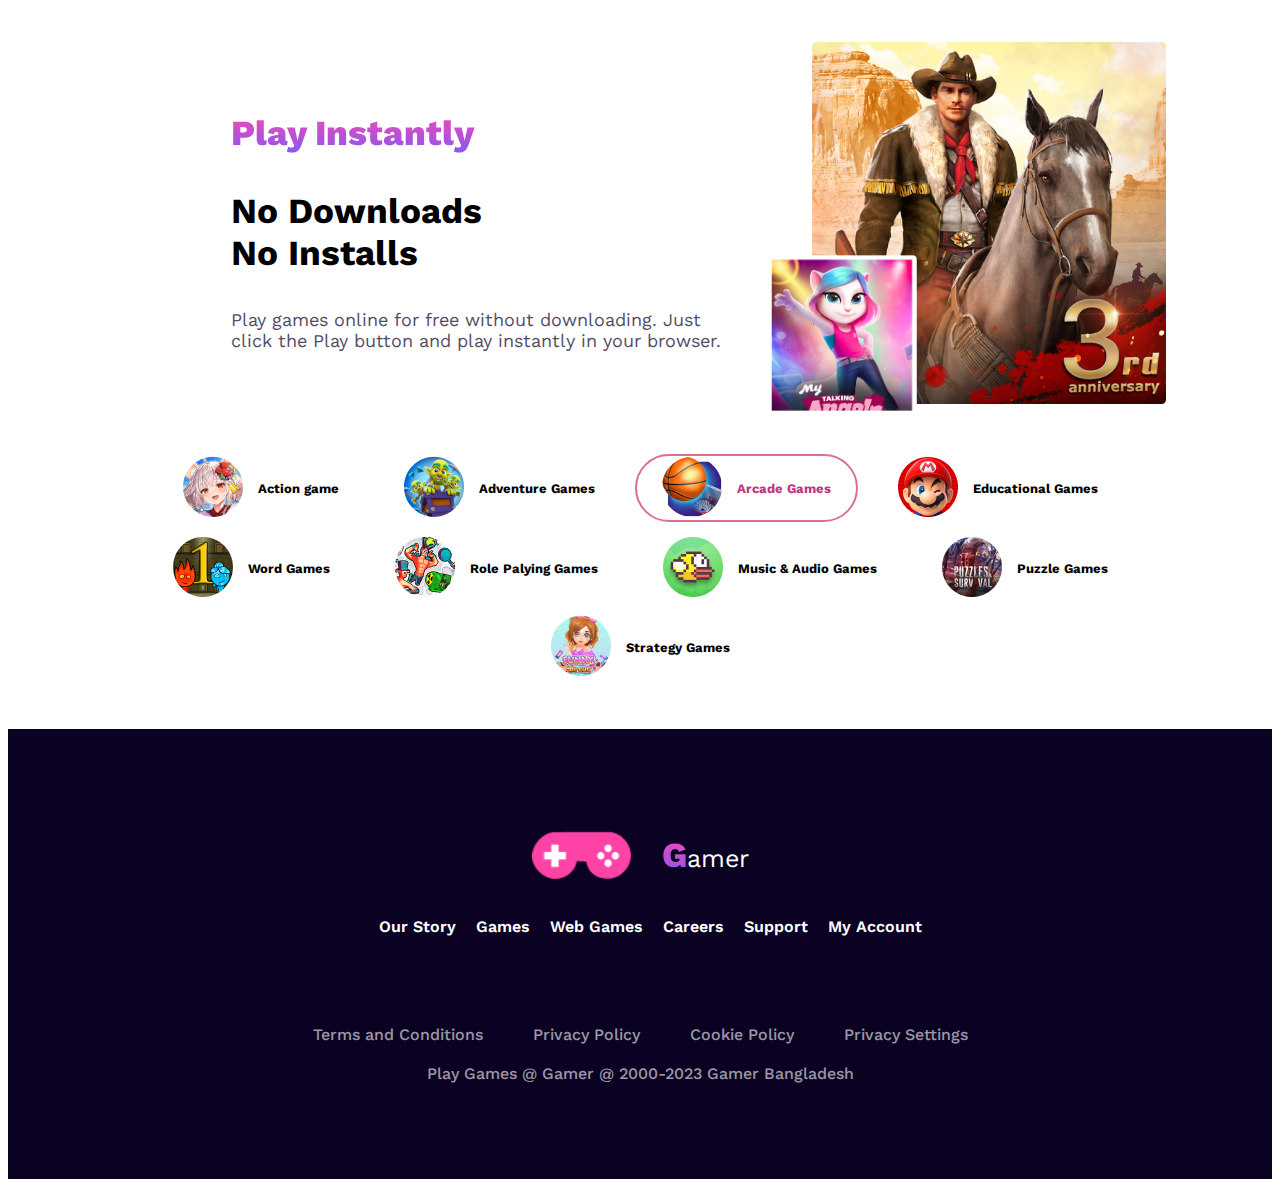
==== commit 0f770314: "update some section" ====
--- a/index.html
+++ b/index.html
@@ -4,7 +4,7 @@
     <meta charset="UTF-8">
     <meta name="viewport" content="width=device-width, initial-scale=1.0">
     <title>Gamer Zone</title>
-    <link rel="shortcut icon" href="./icons/Frame.png" type="image/x-icon">
+    <link rel="shortcut icon" href="./images/Frame.png" type="image/x-icon">
     <link rel="stylesheet" href="./styles/style.css">
     <link rel="stylesheet" href="https://cdnjs.cloudflare.com/ajax/libs/font-awesome/6.4.0/css/all.min.css" integrity="sha512-iecdLmaskl7CVkqkXNQ/ZH/XLlvWZOJyj7Yy7tcenmpD1ypASozpmT/E0iPtmFIB46ZmdtAc9eNBvH0H/ZpiBw==" crossorigin="anonymous" referrerpolicy="no-referrer" />
 </head>
@@ -104,6 +104,7 @@
                     
                 </div>
           </section>
+          <!-- Gamer play button ends -->
 
           <!-- Games types section -->
           <section class="games-type">
--- a/styles/style.css
+++ b/styles/style.css
@@ -116,12 +116,13 @@
     text-transform: lowercase;
 }
 .btn-primary{
-    font-size: 12px;
+    font-size: 15px;
     color: white;
     padding: 15px 30px;
     background-color: #F948B2;
     border: none;
     gap: 10px;
+    cursor: pointer;
     border-radius: 40px;
     -webkit-border-radius: 40px;
     -moz-border-radius: 40px;
@@ -129,11 +130,12 @@
     -o-border-radius: 40px;
 }
 .btn-secondary{
-    font-size: 12px;
+    font-size: 15px;
     color: white;
     padding: 15px 30px;
     background-color: #4EC5F7;
     border: none;
+    cursor: pointer;
     border-radius: 40px;
     -webkit-border-radius: 40px;
     -moz-border-radius: 40px;
@@ -195,6 +197,8 @@
     -ms-border-radius: 40px;
     -o-border-radius: 40px;
 }
+
+/* Gamer card section starts here */
 .card-title{
     font-size: 2.2rem;
     text-align: center;
@@ -290,6 +294,7 @@
     font-weight: 700;
     background-color: #fff;
     padding: 0px 25px;
+    cursor: pointer;
     border-radius: 80px;
     -webkit-border-radius: 80px;
     -moz-border-radius: 80px;
@@ -298,7 +303,7 @@
 }
 .btn:hover{
     border: 2px solid blue;
-    background-color: #f43edb;
+    background-color: #f590f5;
     color: #fff;
     font-size: 14px;
 }
@@ -307,6 +312,8 @@
     border: 2px solid palevioletred;
     color: #C13584;
 }
+
+/* Footer section starts here */
 .footer-container{
     max-width: 100%;
     margin: 0 auto;
@@ -341,6 +348,7 @@
     gap: 20px;
     margin-left: -20px;
     font-weight: 600;
+    cursor: pointer;
    
 }
 .footer-title li{
@@ -348,6 +356,7 @@
 }
 .footer-icons{
     margin-top: 10px;
+    cursor: pointer;
 }
 .fa-brands{
     font-size: 28px;
@@ -378,6 +387,7 @@
     align-items: center;
     gap: 50px;
     font-weight: 500;
+    cursor: pointer;
 }
 #last-footer{
     color: rgba(255, 255, 255, 0.60);
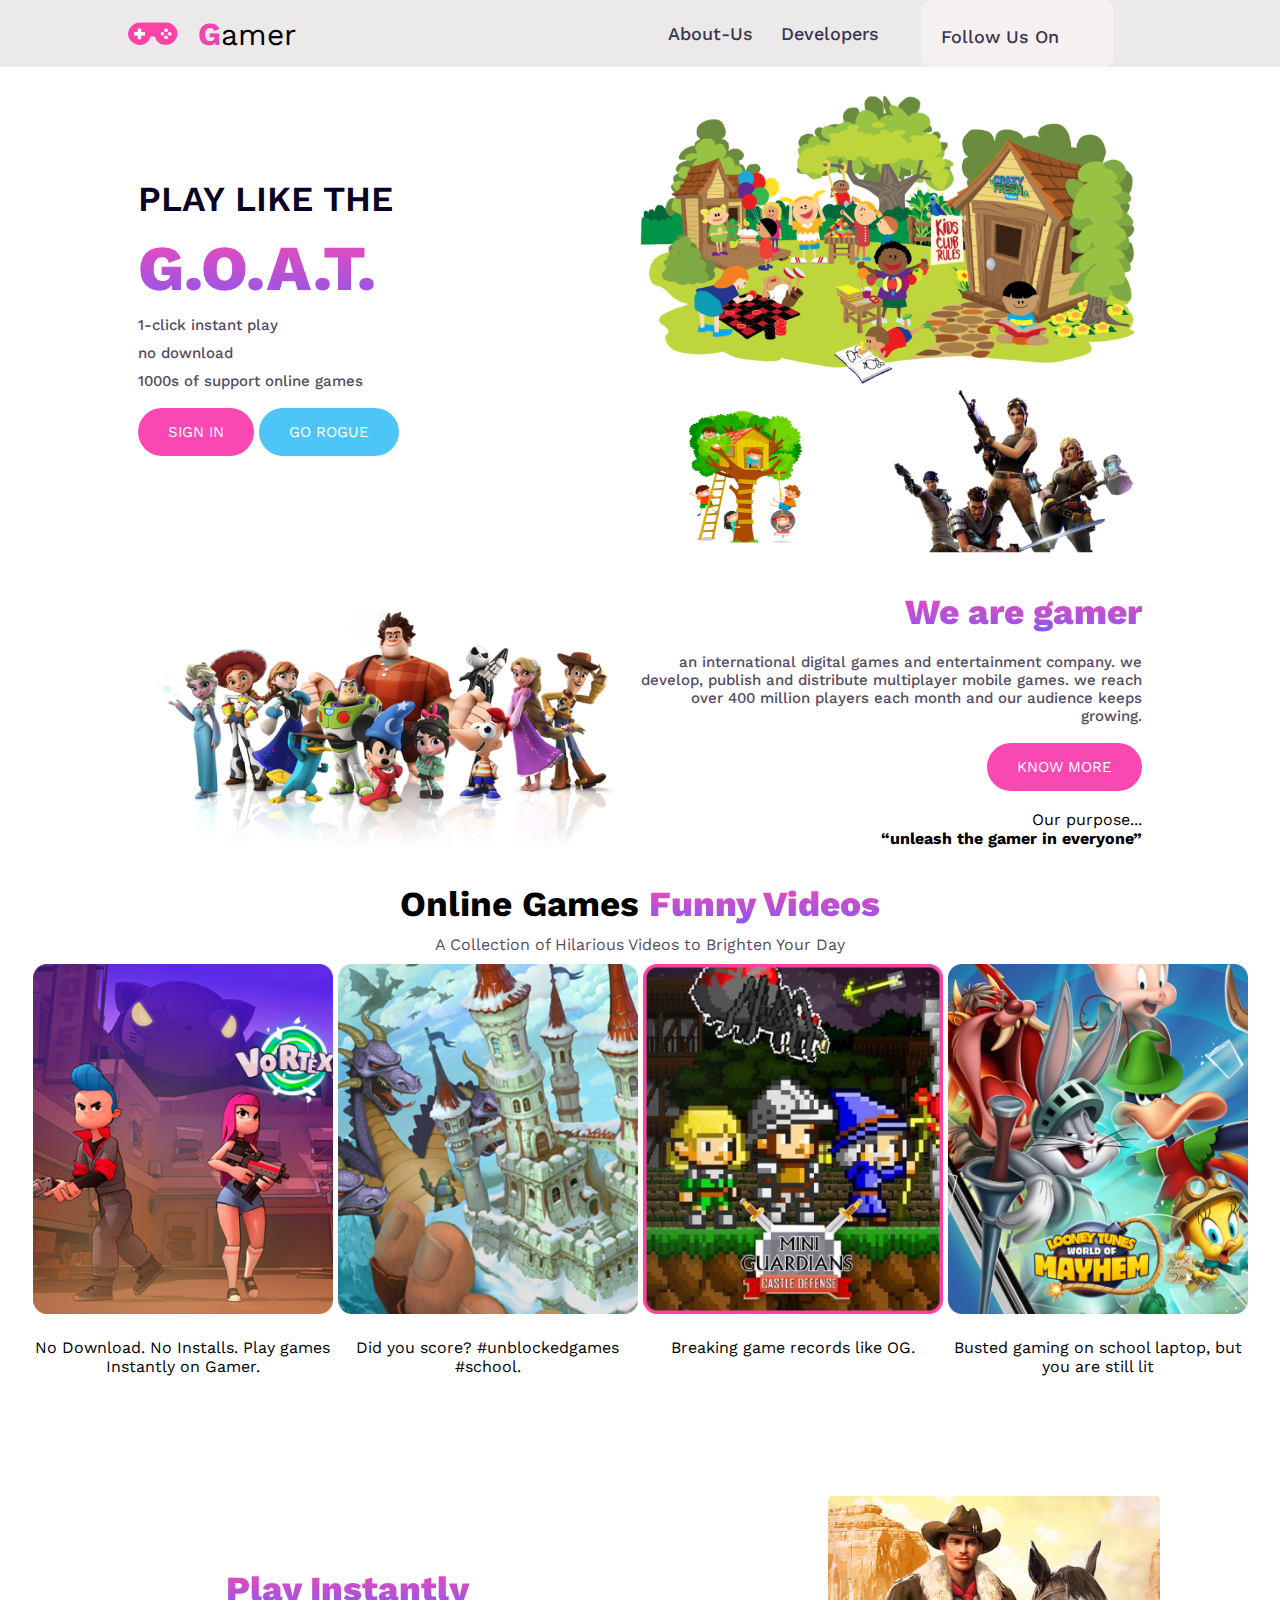
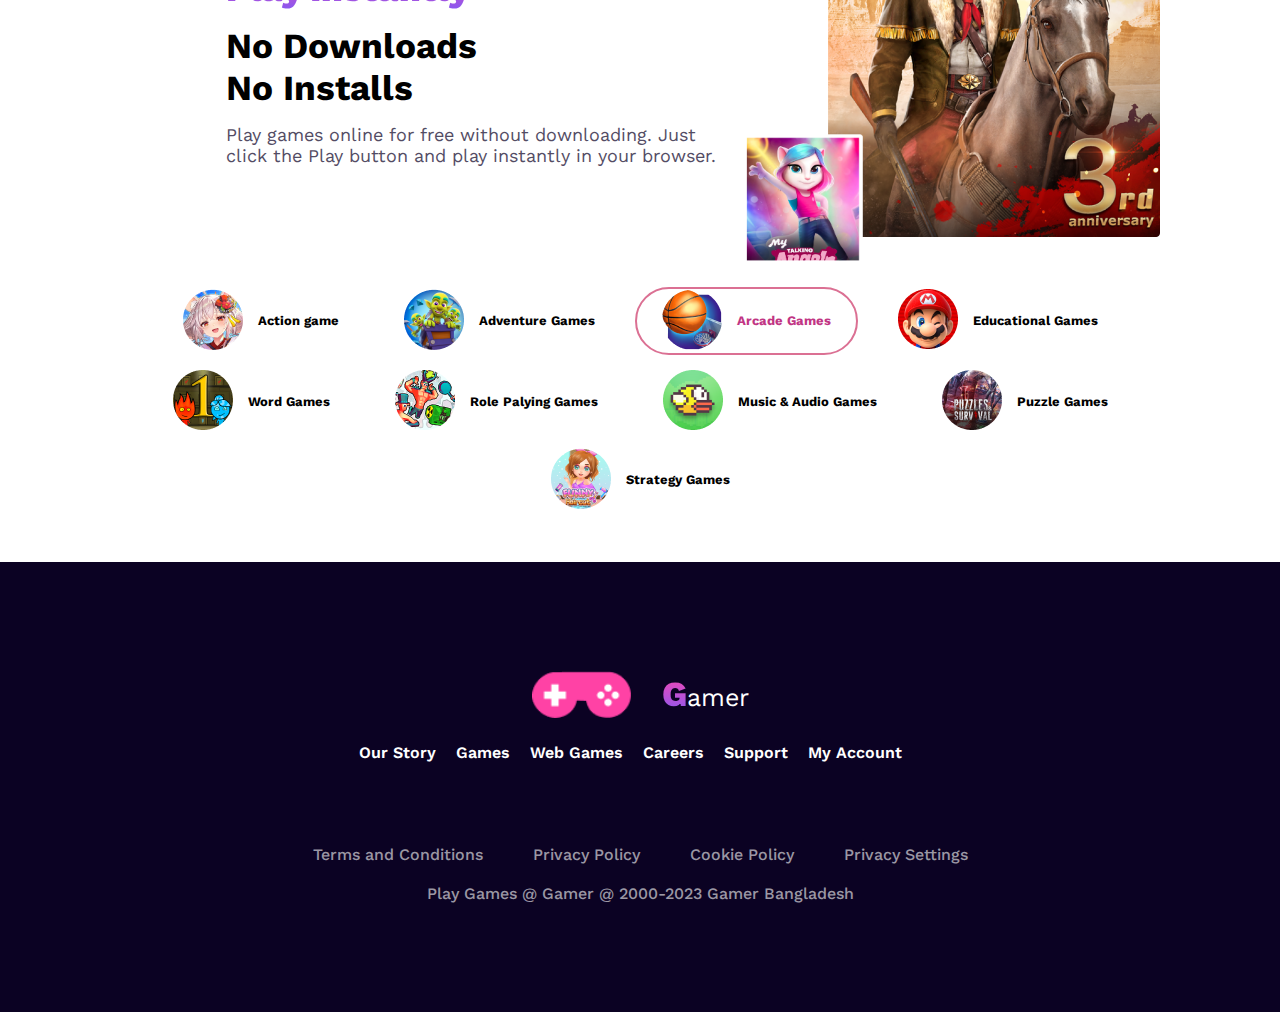
==== commit c809d215: "update some section" ====
--- a/index.html
+++ b/index.html
@@ -51,7 +51,7 @@
             <div class="about-text">
                 <h3 class="common-style">We are gamer</h3>
                 <p class="about-description">An international digital games and entertainment company. We develop, publish and distribute multiplayer mobile games. We reach over 400 million players each month and our audience keeps growing.</p>
-                <button class="btn-primary">know more</button>
+                <button class="btn-primary">know more</button><br><br>
                 <p>Our purpose... <br>
                 <strong>“unleash the gamer in everyone”</strong></p>
             </div>
@@ -64,26 +64,46 @@
           <!-- Gamer Card section -->
           <h3 class="card-title">Online Games <span class="common-style">Funny Videos</span></h3>
           <p class="card-details">A Collection of Hilarious Videos to Brighten Your Day</p>
-          <section class="gamer-card">
-            <div class="card-container">
-                <div>
+          <!-- <section class="gamer-card">
+             <div class="card-container">
+                <div class="card-img">
                     <img src="./images/Rectangle 4.png" alt="">
-                    <p>No Download. No Installs. Play games Instantly on Gamer.</p>
-                </div>
-                <div>
+                    <p class="card-description">No Download. No Installs.</p>
+                </div>
+                <div class="card-img">
                     <img src="./images/Rectangle 5.png" alt="">
-                    <p>Did you score? #unblockedgames #school</p>
-                </div>
-                <div>
-                    <img class="img-3" src="./images/Rectangle 7.png" alt="">
-                    <p>Breaking game records like OG</p>
-                </div>
-                <div>
+                    <p class="card-description">Did you score? </p>
+                </div>
+                <div class="card-img">
+                    <img  src="./images/Rectangle 6.png" alt="">
+                    <p class="card-description">Breaking game records like OG</p>
+                </div>
+                <div class="card-img">
+                    <img src="./images/Rectangle 7.png" alt="">
+                    <p class="card-description">Busted gaming on school laptop, but you are still lit.</p>
+                </div>
+             </div>
+          </section> -->
+                <div class="card-container">
+                    <div class="gamer-card">
+                        <img class="gamer-img" src="./images/Rectangle 4.png" alt="">
+                        <p>No Download. No Installs. Play games Instantly on Gamer.</p>
+                    </div>
+                    <div class="gamer-card">
+                        <img src="./images/Rectangle 5.png" alt="">
+                        <p>Did you score? #unblockedgames #school.</p>
+                    </div>
+                    <div class="gamer-card">
+                        <img src="./images/Rectangle 7.png" alt="">
+                        <p>Breaking game records like OG.</p>
+                    </div>
+                   <div class="gamer-card">
                     <img src="./images/Rectangle 6.png" alt="">
-                    <p>Busted gaming on school laptop, but you are still lit.</p>
-                </div>
-            </div>
-          </section>
+                    <p>Busted gaming on school laptop, but you are still lit</p>
+                   </div>
+                </div>
+                
+          
 
           <!-- Gamer card section ends -->
 
--- a/styles/style.css
+++ b/styles/style.css
@@ -2,6 +2,8 @@
 
 /* shared style */
 *{
+    margin: 0;
+    padding: 0;
     box-sizing: border-box;
     font-family: 'Work Sans', sans-serif;
 }
@@ -96,7 +98,7 @@
     font-size: 2.2rem;
     font-weight: 600;
     text-transform: uppercase;
-    margin-bottom: -50px;
+    margin-bottom: 10px;
 }
 .style{
     font-size: 4rem;
@@ -123,6 +125,7 @@
     border: none;
     gap: 10px;
     cursor: pointer;
+    margin-top: 18px;
     border-radius: 40px;
     -webkit-border-radius: 40px;
     -moz-border-radius: 40px;
@@ -146,7 +149,7 @@
 /* About section */
 .about-container{
     margin:  0 auto;
-    max-width: 85%;
+    max-width: 80%;
     min-width: 50px;
     display: flex;
     flex-direction: row-reverse;
@@ -177,7 +180,7 @@
     
 }
 .about-description{
-    margin-top: 10px;
+    margin-top: 20px;
     color: #534C64;
     font-size: 15px;
     font-weight: 500;
@@ -199,35 +202,37 @@
 }
 
 /* Gamer card section starts here */
+
+.card-container{
+    max-width: 80%;
+    margin: 0 auto;
+    display: flex;
+    justify-content: center;
+    gap: 5px;
+}
+.gamer-card>img{
+   width: 300px;
+   height: 350px;
+   /* margin: 0 auto; */
+}
+
+.gamer-card>p{
+    margin: 20px auto;
+    text-align: center;
+}
 .card-title{
     font-size: 2.2rem;
     text-align: center;
+    margin: 10px;
 }
 .card-details{
     text-align: center;
     color: #534C64;
     font-weight: 400;
-}
-.gamer-card{
-    max-width: 80%;
-    margin: 0 auto;
-}
-.card-container{
-    display: flex;
-    justify-content: space-between;
-    align-items: center;
-    gap: 15px;
-    
-}
-.card-container img{
-  width: 300px;
-  height: 400px;
- 
-
-}
-.img-3{
-    margin-bottom: 19px;
-}
+    margin: 10px;
+}
+
+
 /* play btn section starts here */
 .play-btn{
     max-width: 80%;
@@ -247,29 +252,30 @@
     position: relative;
 }
 .play-btn-img img{
-    width: 70%;
+    width: 65%;
     height: 100%;
     display: block;
     margin: 0 auto;
 }
 .Rectangle img{
-     width: 150px;
-     height: 160px;
+     width: 120px;
+     height: 130px;
      display: flex;
      justify-content: center;
      align-items: center;
      position: absolute;
-     bottom: -3%;
-     left: 6%;
+     bottom: -8%;
+     left: 1%;
 }
 .title{
     font-size: 2.2rem;
     font-weight: 700;
-  
+    margin-top: 15px;
 }
 .play-btn-description{
     color: #534C64;
     font-size: 18px;
+    margin-top: 15px;
 }
 
 
@@ -349,13 +355,14 @@
     margin-left: -20px;
     font-weight: 600;
     cursor: pointer;
+    margin-top: 25px;
    
 }
 .footer-title li{
     list-style: none;
 }
 .footer-icons{
-    margin-top: 10px;
+    margin-top: 20px;
     cursor: pointer;
 }
 .fa-brands{
@@ -370,6 +377,7 @@
 }
 .fa-youtube{
     color: #FF0000;
+    
 }
 .fa-linkedin{
     color:  #0077b5;
@@ -397,7 +405,12 @@
     font-weight: 500;
     margin-top: 20px;
 }
-
+/* Responsive for laptop devices */
+@media screen and (min-width:960px) and (max-width:1440px){
+    .gamer-card{
+        width: 100%;
+    }
+}
 
 /* Responsive for tablet or medium devices  */
 @media screen and (min-width:576px) and (max-width:960px) {
@@ -412,9 +425,11 @@
         
     }
     .card-container{
+        
         display: grid;
-        flex-wrap: wrap;
+        /* flex-wrap: wrap; */
         grid-template-columns: repeat(2,1fr);
+        text-align: center;
     }
 }
 
@@ -458,6 +473,7 @@
     }
     .card-container{
         width: 100%;
+        text-align: center;
     }
     .play-btn{
         flex-direction: column-reverse;
@@ -465,6 +481,7 @@
    .play-btn-img,.play-btn-text{
     width: 100%;
     text-align: center;
+    margin-top: 30px;
    }
    
    .games-type,.btn{
@@ -477,12 +494,16 @@
     padding: 0 10px;
     
    }
+   .footer{
+    width: 100%;
+   }
    .footer-title>ul{
-    width: 100%;
+    font-size: medium;
     display: grid;
     flex-wrap: wrap;
     grid-template-columns: repeat(3,1fr);
     text-align: center;
+    margin-top: 15px;
    }
    .footer-icons{
     width: 100%;
@@ -490,6 +511,7 @@
     flex-wrap: wrap;
     grid-template-columns: repeat(3,1fr);
     gap: 30px;
+    margin-top: 15px;
    }
    #Footer-description{
     width: 100%;
@@ -497,7 +519,7 @@
     flex-wrap: wrap;
     grid-template-columns: repeat(2,1fr);
     gap: 20px;
-    margin-top: 20px;
+    /* margin-top: 20px; */
    }
 }
 
